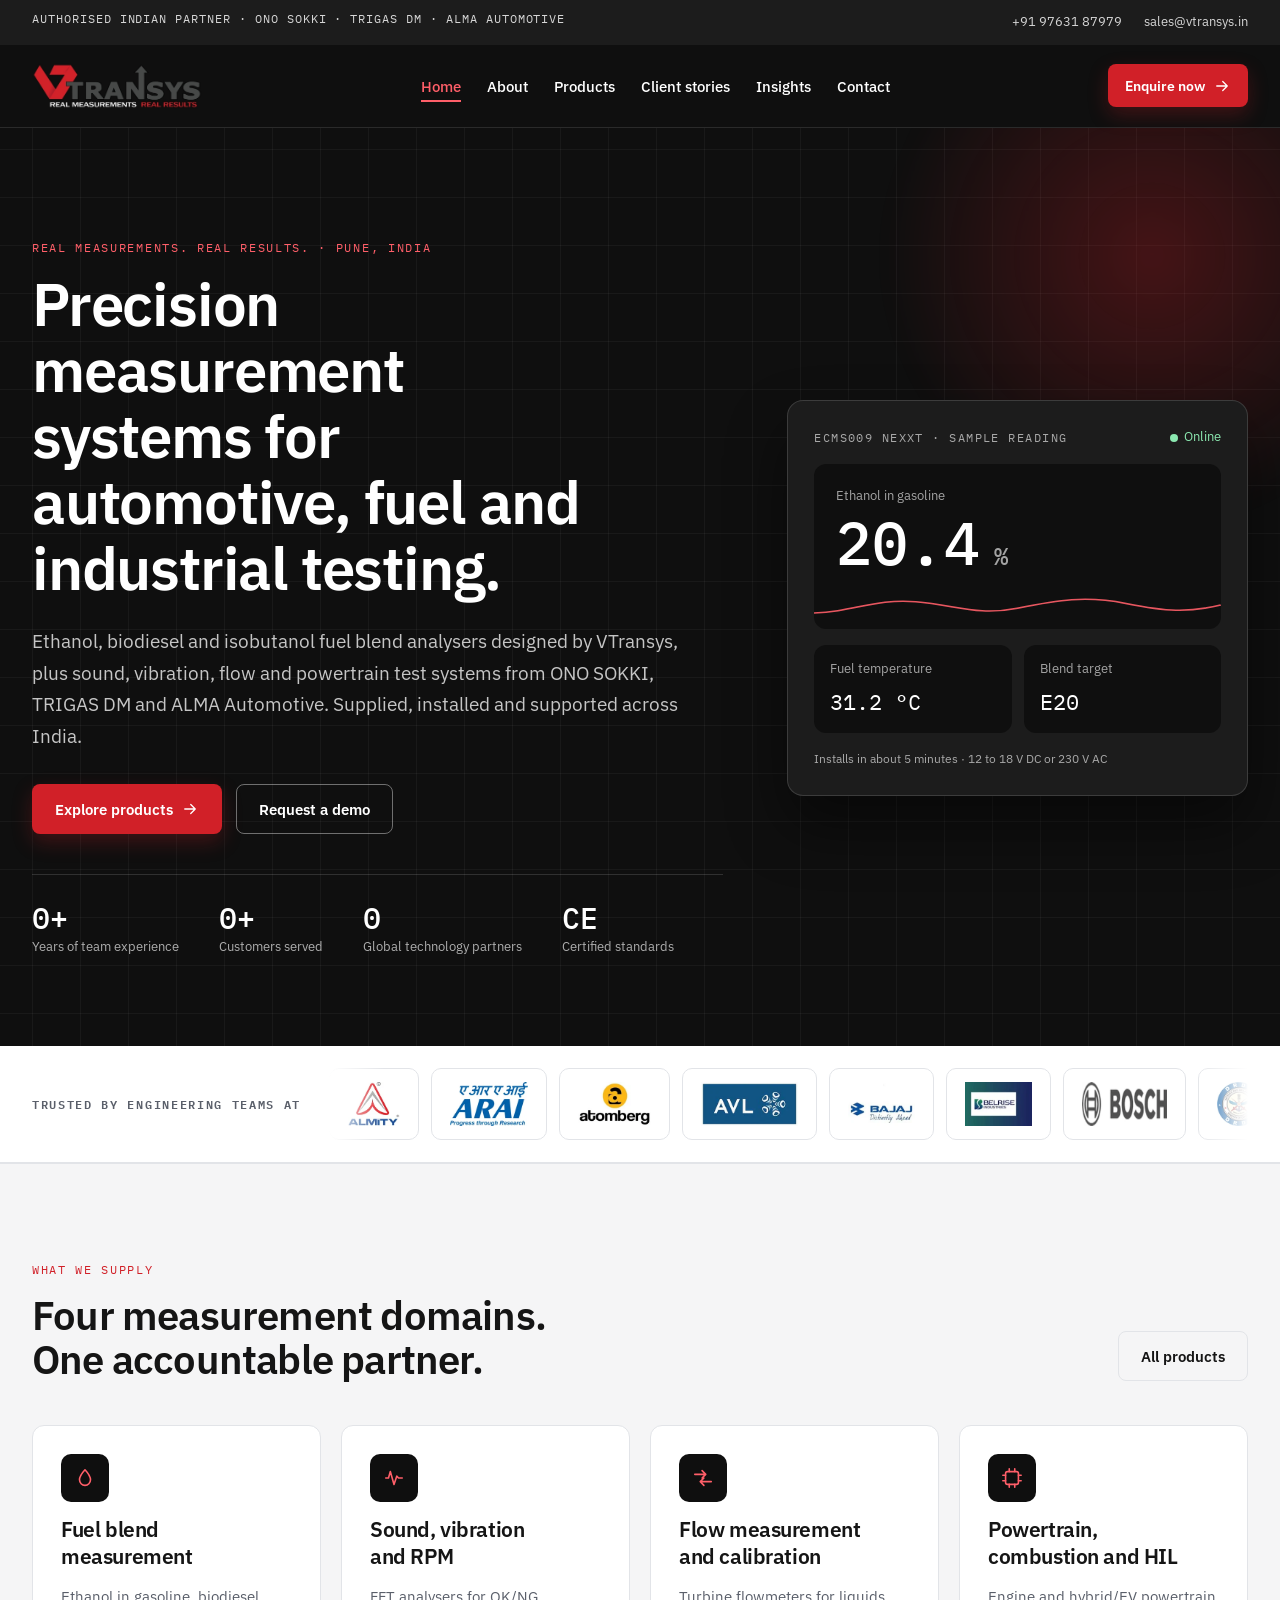
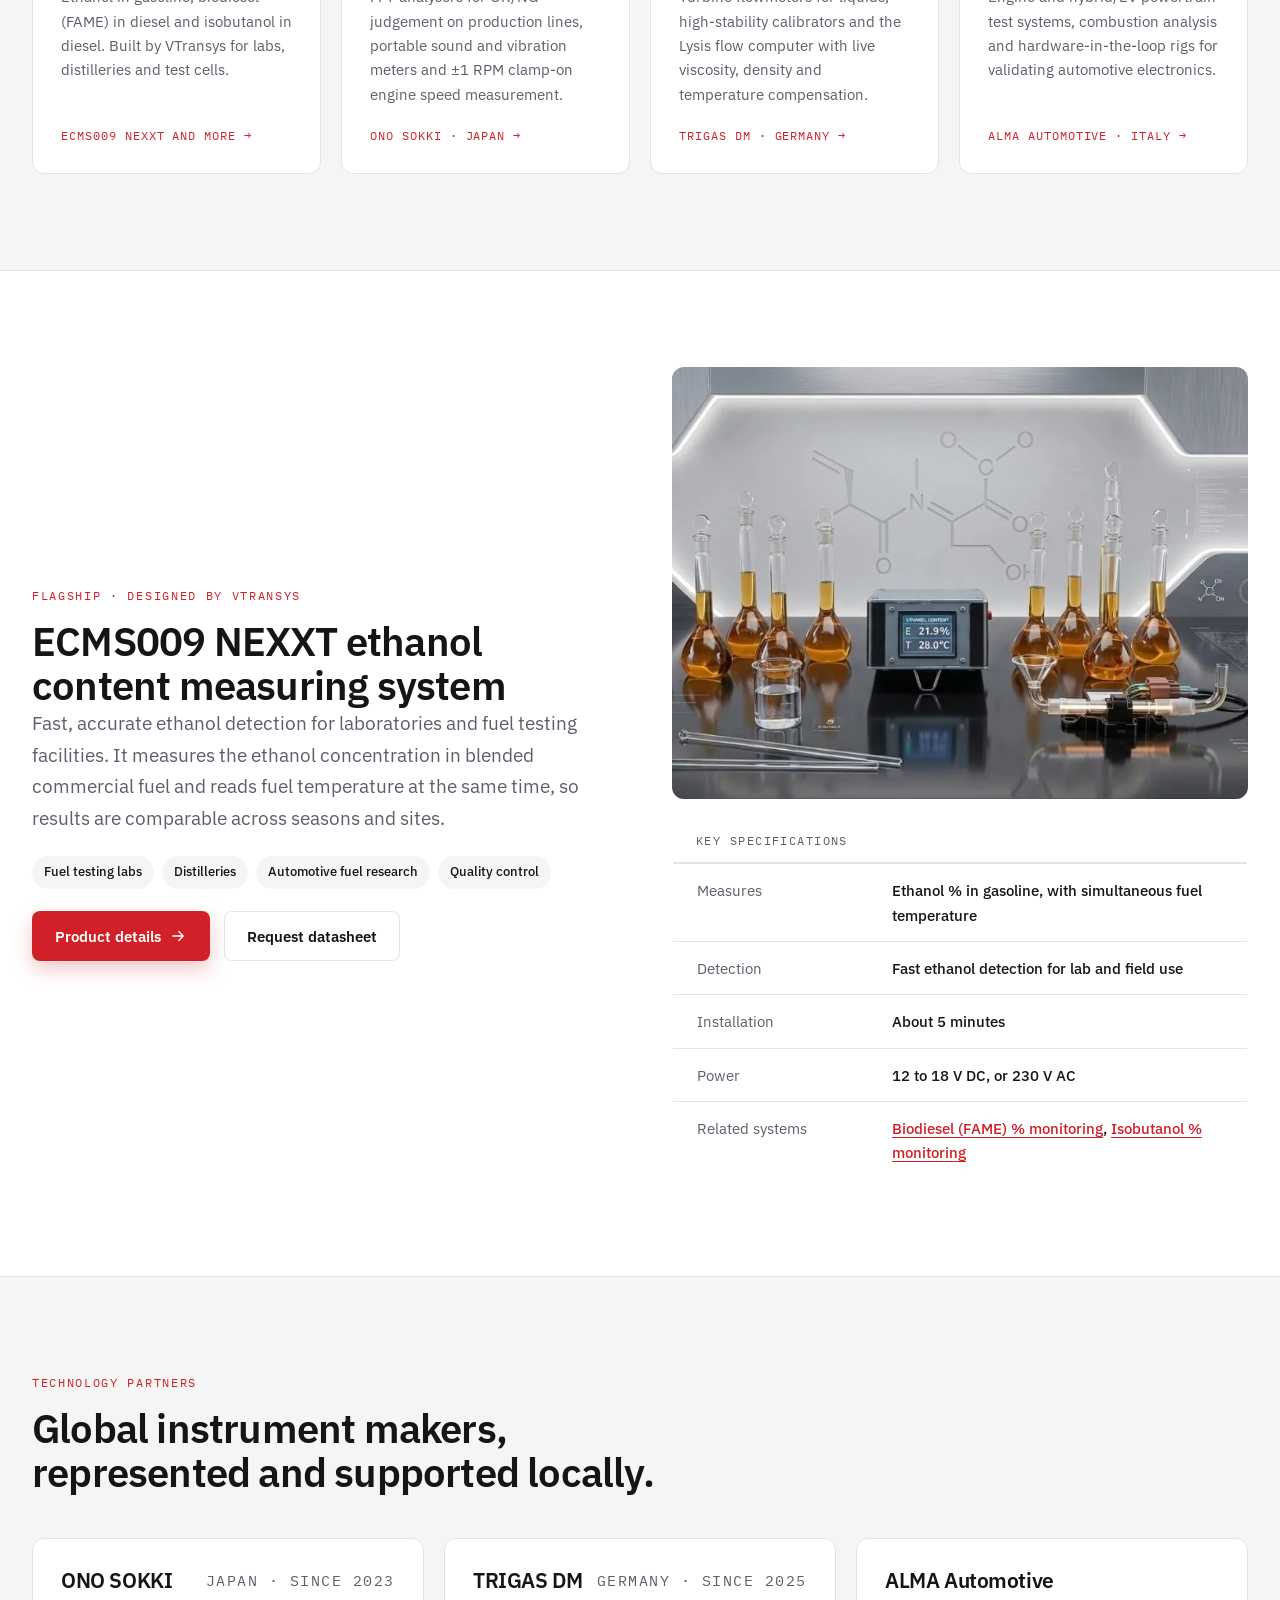
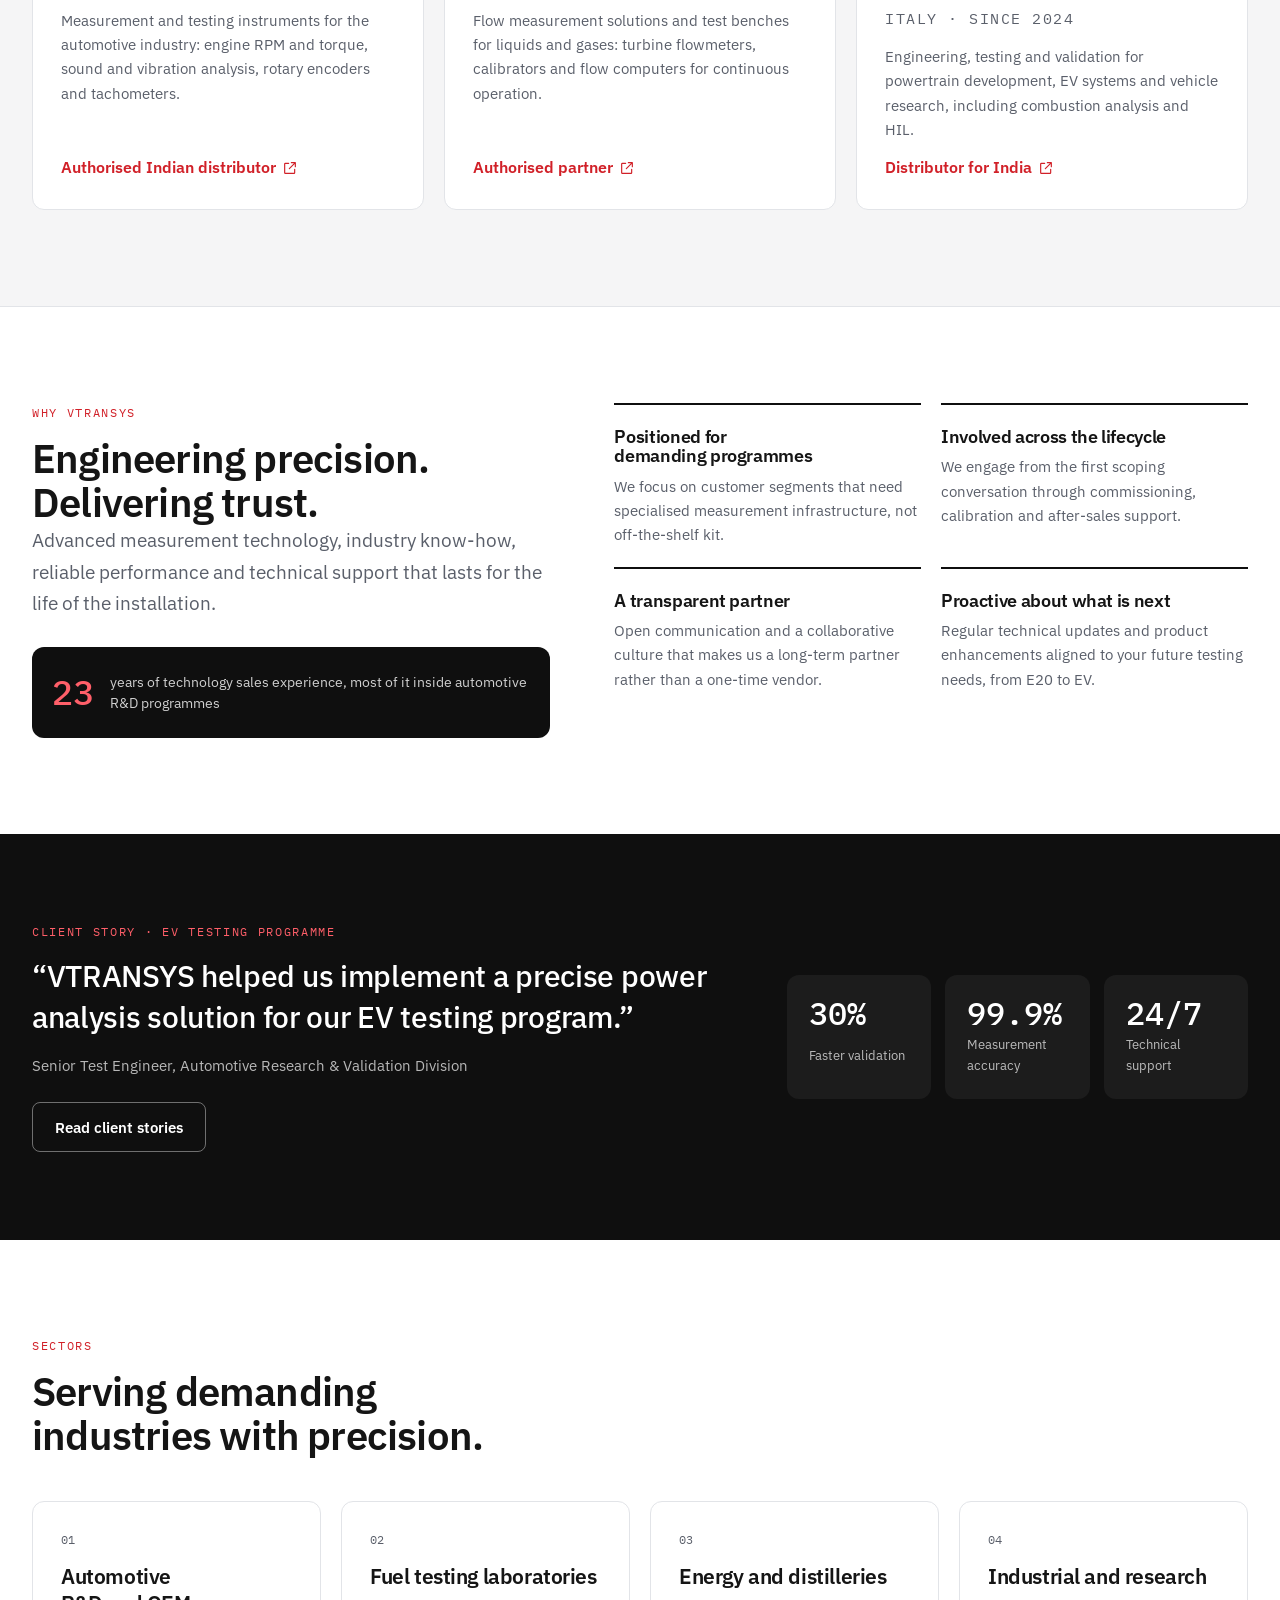
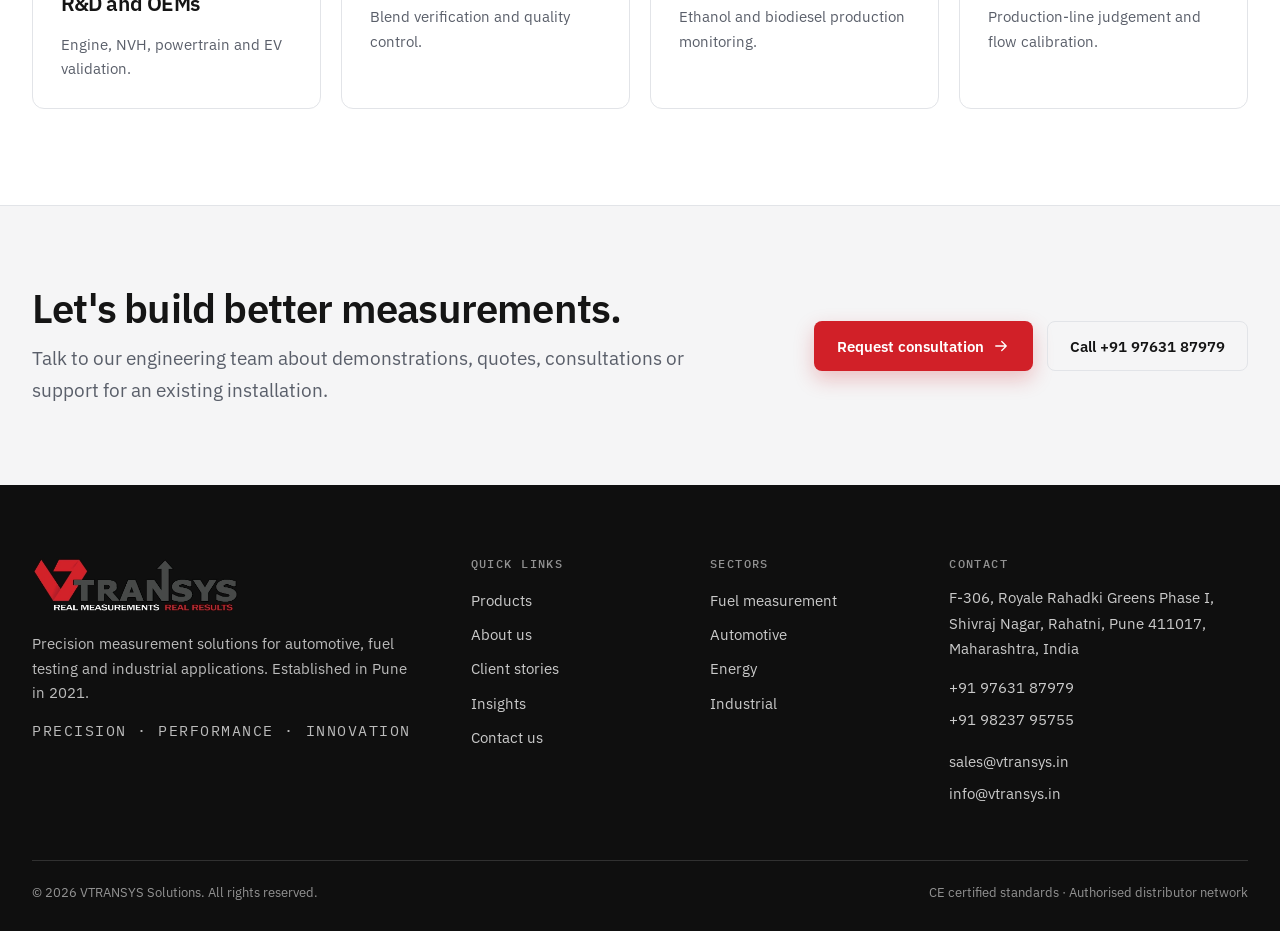
==== index.html @ af1cf6e5 "VTRANSYS Solutions website: client preview build (noindex staging) Static build of the redesigned vt" ====
<!DOCTYPE html>
<html lang="en-IN" class="no-js">
<head>
<meta charset="utf-8">
<meta name="viewport" content="width=device-width, initial-scale=1">
<title>VTRANSYS Solutions | Test &amp; Measurement Systems, Pune</title>
<meta name="description" content="VTransys designs ethanol, biodiesel and isobutanol blend analysers and is the authorised Indian partner for ONO SOKKI, TRIGAS DM and ALMA Automotive. Pune.">
<link rel="canonical" href="https://vtransys.in/">
<meta name="robots" content="noindex,nofollow">
<meta name="theme-color" content="#0f0f0f">
<meta name="color-scheme" content="light">
<meta property="og:type" content="website">
<meta property="og:site_name" content="VTRANSYS Solutions">
<meta property="og:locale" content="en_IN">
<meta property="og:title" content="VTRANSYS Solutions: precision measurement systems for automotive, fuel and industrial testing">
<meta property="og:description" content="VTransys designs ethanol, biodiesel and isobutanol blend analysers and is the authorised Indian partner for ONO SOKKI, TRIGAS DM and ALMA Automotive. Pune.">
<meta property="og:url" content="https://vtransys.in/">
<meta property="og:image" content="https://vtransys.in/img/og-cover.jpg">
<meta property="og:image:width" content="1200">
<meta property="og:image:height" content="630">
<meta property="og:image:alt" content="VTRANSYS Solutions: precision measurement systems, Pune, India">
<meta name="twitter:card" content="summary_large_image">
<meta name="twitter:title" content="VTRANSYS Solutions: precision measurement systems for automotive, fuel and industrial testing">
<meta name="twitter:description" content="VTransys designs ethanol, biodiesel and isobutanol blend analysers and is the authorised Indian partner for ONO SOKKI, TRIGAS DM and ALMA Automotive. Pune.">
<meta name="twitter:image" content="https://vtransys.in/img/og-cover.jpg">
<link rel="icon" href="favicon.ico" sizes="48x48">
<link rel="icon" href="img/favicon-32.png" type="image/png" sizes="32x32">
<link rel="apple-touch-icon" href="img/apple-touch-icon.png">
<link rel="manifest" href="site.webmanifest">
<link rel="preconnect" href="https://fonts.googleapis.com">
<link rel="preconnect" href="https://fonts.gstatic.com" crossorigin>
<link rel="stylesheet" href="https://fonts.googleapis.com/css2?family=IBM+Plex+Sans:wght@400;500;600;700&family=IBM+Plex+Mono:wght@400;500&display=swap">
<link rel="stylesheet" href="css/styles.css">
<!-- Google Search Console: <meta name="google-site-verification" content="PASTE_TOKEN"> -->
<script type="application/ld+json">{"@context": "https://schema.org", "@graph": [{"@type": "Organization", "@id": "https://vtransys.in/#organization", "name": "VTRANSYS Solutions", "alternateName": "VTransys", "url": "https://vtransys.in/", "logo": {"@type": "ImageObject", "url": "https://vtransys.in/img/logo.png", "width": 804, "height": 217}, "image": "https://vtransys.in/img/og-cover.jpg", "description": "VTRANSYS Solutions supplies and supports precision test and measurement systems in India: ethanol, biodiesel and isobutanol fuel blend analysers, plus instruments from ONO SOKKI, TRIGAS DM and ALMA Automotive.", "foundingDate": "2021", "slogan": "Real measurements. Real results.", "address": {"@type": "PostalAddress", "streetAddress": "F-306, Royale Rahadki Greens Phase I, Shivraj Nagar, Rahatni", "addressLocality": "Pune", "addressRegion": "Maharashtra", "postalCode": "411017", "addressCountry": "IN"}, "contactPoint": [{"@type": "ContactPoint", "telephone": "+919763187979", "contactType": "sales", "email": "sales@vtransys.in", "areaServed": "IN", "availableLanguage": ["en", "hi", "mr"]}, {"@type": "ContactPoint", "telephone": "+919823795755", "contactType": "technical support", "email": "info@vtransys.in", "areaServed": "IN"}], "areaServed": {"@type": "Country", "name": "India"}, "knowsAbout": ["ethanol content measurement", "fuel blend analysis", "sound and vibration measurement", "flow measurement", "powertrain testing", "hardware-in-the-loop testing"]}, {"@type": "WebSite", "@id": "https://vtransys.in/#website", "url": "https://vtransys.in/", "name": "VTRANSYS Solutions", "publisher": {"@id": "https://vtransys.in/#organization"}, "inLanguage": "en-IN"}]}</script>
</head>
<body class="page-home">
<a class="skip" href="#main">Skip to content</a>
<header class="site-header" data-header>
  <div class="topbar">
    <div class="container topbar__in">
      <p class="topbar__note mono">Authorised Indian partner · ONO SOKKI · TRIGAS DM · ALMA Automotive</p>
      <p class="topbar__contact"><a href="tel:+919763187979">+91 97631 87979</a><a href="mailto:sales@vtransys.in">sales@vtransys.in</a></p>
    </div>
  </div>
  <div class="container nav-row">
    <a class="brand" href="index.html" aria-label="VTRANSYS Solutions home">
      <img src="img/logo.webp" width="804" height="217" alt="VTRANSYS: real measurements, real results" fetchpriority="high">
    </a>
    <nav class="nav" id="site-nav" aria-label="Main">
      <ul><li><a href="index.html" aria-current="page">Home</a></li><li><a href="about.html">About</a></li><li><a href="products.html">Products</a></li><li><a href="client-stories.html">Client stories</a></li><li><a href="insights.html">Insights</a></li><li><a href="contact.html">Contact</a></li></ul>
      <a class="btn btn--primary nav__cta" href="contact.html">Enquire now <svg class="ic" width="18" height="18" viewBox="0 0 24 24" fill="none" stroke="currentColor" stroke-width="1.75" stroke-linecap="round" stroke-linejoin="round" aria-hidden="true"><path d="M5 12h14M13 6l6 6-6 6"/></svg></a>
    </nav>
    <a class="btn btn--primary btn--sm nav-row__cta" href="contact.html">Enquire now <svg class="ic" width="18" height="18" viewBox="0 0 24 24" fill="none" stroke="currentColor" stroke-width="1.75" stroke-linecap="round" stroke-linejoin="round" aria-hidden="true"><path d="M5 12h14M13 6l6 6-6 6"/></svg></a>
    <button class="nav-toggle" type="button" aria-expanded="false" aria-controls="site-nav" aria-label="Open menu" data-nav-toggle>
      <span class="nav-toggle__open"><svg class="ic" width="22" height="22" viewBox="0 0 24 24" fill="none" stroke="currentColor" stroke-width="1.75" stroke-linecap="round" stroke-linejoin="round" aria-hidden="true"><path d="M4 7h16M4 12h16M4 17h16"/></svg></span><span class="nav-toggle__close"><svg class="ic" width="22" height="22" viewBox="0 0 24 24" fill="none" stroke="currentColor" stroke-width="1.75" stroke-linecap="round" stroke-linejoin="round" aria-hidden="true"><path d="M6 6l12 12M18 6L6 18"/></svg></span>
    </button>
  </div>
</header>
<main id="main" tabindex="-1">
<section class="hero">
  <div class="container hero__grid">
    <div class="hero__copy">
      <p class="eyebrow mono eyebrow--light">Real measurements. Real results. · Pune, India</p>
      <h1 class="h1 hero__title">Precision measurement systems for automotive, fuel and industrial testing.</h1>
      <p class="lead hero__lead">Ethanol, biodiesel and isobutanol fuel blend analysers designed by VTransys, plus sound, vibration, flow and powertrain test systems from ONO SOKKI, TRIGAS DM and ALMA Automotive. Supplied, installed and supported across India.</p>
      <div class="btn-row hero__cta"><a class="btn btn--primary" href="products.html">Explore products <svg class="ic" width="18" height="18" viewBox="0 0 24 24" fill="none" stroke="currentColor" stroke-width="1.75" stroke-linecap="round" stroke-linejoin="round" aria-hidden="true"><path d="M5 12h14M13 6l6 6-6 6"/></svg></a><a class="btn btn--ghost-light" href="contact.html">Request a demo</a></div>
      <dl class="hero__stats">
        <div><dt>Years of team experience</dt><dd class="mono"><span data-count="23">0</span>+</dd></div>
        <div><dt>Customers served</dt><dd class="mono"><span data-count="70">0</span>+</dd></div>
        <div><dt>Global technology partners</dt><dd class="mono"><span data-count="3">0</span></dd></div>
        <div><dt>Certified standards</dt><dd class="mono">CE</dd></div>
      </dl>
    </div>
    <aside class="readout" aria-label="Sample reading from the ECMS009 NEXXT ethanol content measuring system">
      <div class="readout__bar"><span class="mono">ECMS009 NEXXT · Sample reading</span><span class="readout__status"><i></i>Online</span></div>
      <div class="readout__main"><span class="readout__label">Ethanol in gasoline</span><span class="readout__value mono"><span data-readout="ethanol">20.4</span><small> %</small></span>
        <svg class="readout__trace" viewBox="0 0 300 60" preserveAspectRatio="none" aria-hidden="true"><path d="M0 40 C 30 38, 45 22, 75 26 S 120 44, 150 34 S 200 18, 230 28 S 275 40, 300 30" fill="none" stroke="#FF5F69" stroke-width="2"/></svg></div>
      <div class="readout__cells">
        <div><span class="readout__label">Fuel temperature</span><span class="mono readout__cell"><span data-readout="temp">31.2</span> °C</span></div>
        <div><span class="readout__label">Blend target</span><span class="mono readout__cell">E20</span></div>
      </div>
      <p class="readout__foot">Installs in about 5 minutes · 12 to 18 V DC or 230 V AC</p>
    </aside>
  </div>
</section>

<section class="trust" aria-labelledby="trust-h">
  <div class="container trust__in">
    <h2 id="trust-h" class="eyebrow mono trust__h">Trusted by engineering teams at</h2>
    <section class="marquee" aria-label="Customers VTransys has served"><div class="marquee__track"><ul class="marquee__set"><li><img src="img/clients/almity.webp" width="141" height="120" alt="Almity logo" loading="lazy" decoding="async"></li><li><img src="img/clients/arai.webp" width="212" height="120" alt="ARAI (Automotive Research Association of India) logo" loading="lazy" decoding="async"></li><li><img src="img/clients/atomberg.webp" width="200" height="120" alt="Atomberg logo" loading="lazy" decoding="async"></li><li><img src="img/clients/avl.webp" width="266" height="120" alt="AVL logo" loading="lazy" decoding="async"></li><li><img src="img/clients/bajaj.webp" width="183" height="120" alt="Bajaj Auto logo" loading="lazy" decoding="async"></li><li><img src="img/clients/belrise.webp" width="181" height="120" alt="Belrise Industries logo" loading="lazy" decoding="async"></li><li><img src="img/clients/bosch.webp" width="233" height="120" alt="Bosch logo" loading="lazy" decoding="async"></li><li><img src="img/clients/drdo.webp" width="120" height="120" alt="DRDO (Defence Research and Development Organisation) logo" loading="lazy" decoding="async"></li><li><img src="img/clients/dynomerk.webp" width="320" height="106" alt="Dynomerk Controls logo" loading="lazy" decoding="async"></li><li><img src="img/clients/emerson-copeland.webp" width="219" height="120" alt="Emerson Copeland logo" loading="lazy" decoding="async"></li><li><img src="img/clients/enorise.webp" width="320" height="99" alt="Enorise logo" loading="lazy" decoding="async"></li><li><img src="img/clients/fca.webp" width="238" height="120" alt="FCA (Fiat Chrysler Automobiles) logo" loading="lazy" decoding="async"></li><li><img src="img/clients/fev.webp" width="299" height="120" alt="FEV logo" loading="lazy" decoding="async"></li><li><img src="img/clients/gensol.webp" width="250" height="120" alt="Gensol Engineering logo" loading="lazy" decoding="async"></li><li><img src="img/clients/godrej.webp" width="213" height="120" alt="Godrej &amp; Boyce logo" loading="lazy" decoding="async"></li><li><img src="img/clients/gr-industrial.webp" width="182" height="120" alt="GR Industrial Automation Systems logo" loading="lazy" decoding="async"></li><li><img src="img/clients/hero.webp" width="187" height="120" alt="Hero MotoCorp logo" loading="lazy" decoding="async"></li><li><img src="img/clients/hero-magneti-marelli.webp" width="265" height="120" alt="Hero Magneti Marelli logo" loading="lazy" decoding="async"></li><li><img src="img/clients/honda-msi.webp" width="261" height="120" alt="Honda Motorcycle &amp; Scooter India logo" loading="lazy" decoding="async"></li><li><img src="img/clients/honda-power.webp" width="320" height="92" alt="Honda Power Products logo" loading="lazy" decoding="async"></li><li><img src="img/clients/hpcl.webp" width="94" height="120" alt="Hindustan Petroleum (HPCL) logo" loading="lazy" decoding="async"></li><li><img src="img/clients/horiba.webp" width="320" height="55" alt="HORIBA logo" loading="lazy" decoding="async"></li><li><img src="img/clients/ifb.webp" width="259" height="120" alt="IFB Industries logo" loading="lazy" decoding="async"></li><li><img src="img/clients/jawa.webp" width="205" height="120" alt="Jawa Motorcycles logo" loading="lazy" decoding="async"></li><li><img src="img/clients/mahindra.webp" width="224" height="120" alt="Mahindra logo" loading="lazy" decoding="async"></li><li><img src="img/clients/mak.webp" width="156" height="120" alt="MAK logo" loading="lazy" decoding="async"></li><li><img src="img/clients/mg.webp" width="120" height="120" alt="MG Motor logo" loading="lazy" decoding="async"></li><li><img src="img/clients/nachi.webp" width="316" height="120" alt="NACHI logo" loading="lazy" decoding="async"></li><li><img src="img/clients/nm.webp" width="121" height="120" alt="NM logo" loading="lazy" decoding="async"></li><li><img src="img/clients/renault-nissan.webp" width="204" height="120" alt="Renault Nissan logo" loading="lazy" decoding="async"></li><li><img src="img/clients/sail.webp" width="168" height="120" alt="SAIL (Steel Authority of India) logo" loading="lazy" decoding="async"></li><li><img src="img/clients/shree-refrigerations.webp" width="294" height="120" alt="Shree Refrigerations logo" loading="lazy" decoding="async"></li><li><img src="img/clients/srm-university.webp" width="220" height="120" alt="SRM University logo" loading="lazy" decoding="async"></li><li><img src="img/clients/stellantis.webp" width="190" height="120" alt="Stellantis logo" loading="lazy" decoding="async"></li><li><img src="img/clients/success-mechatronics.webp" width="320" height="89" alt="Success Mechatronics &amp; Control logo" loading="lazy" decoding="async"></li><li><img src="img/clients/sud-chemie.webp" width="320" height="104" alt="Süd-Chemie logo" loading="lazy" decoding="async"></li><li><img src="img/clients/suzuki.webp" width="320" height="84" alt="Suzuki logo" loading="lazy" decoding="async"></li><li><img src="img/clients/tata.webp" width="120" height="120" alt="Tata logo" loading="lazy" decoding="async"></li><li><img src="img/clients/ultra.webp" width="110" height="120" alt="Ultra logo" loading="lazy" decoding="async"></li><li><img src="img/clients/yash-oro.webp" width="268" height="120" alt="Yash Oro logo" loading="lazy" decoding="async"></li></ul><ul class="marquee__set" aria-hidden="true"><li><img src="img/clients/almity.webp" width="141" height="120" alt="Almity logo" loading="lazy" decoding="async"></li><li><img src="img/clients/arai.webp" width="212" height="120" alt="ARAI (Automotive Research Association of India) logo" loading="lazy" decoding="async"></li><li><img src="img/clients/atomberg.webp" width="200" height="120" alt="Atomberg logo" loading="lazy" decoding="async"></li><li><img src="img/clients/avl.webp" width="266" height="120" alt="AVL logo" loading="lazy" decoding="async"></li><li><img src="img/clients/bajaj.webp" width="183" height="120" alt="Bajaj Auto logo" loading="lazy" decoding="async"></li><li><img src="img/clients/belrise.webp" width="181" height="120" alt="Belrise Industries logo" loading="lazy" decoding="async"></li><li><img src="img/clients/bosch.webp" width="233" height="120" alt="Bosch logo" loading="lazy" decoding="async"></li><li><img src="img/clients/drdo.webp" width="120" height="120" alt="DRDO (Defence Research and Development Organisation) logo" loading="lazy" decoding="async"></li><li><img src="img/clients/dynomerk.webp" width="320" height="106" alt="Dynomerk Controls logo" loading="lazy" decoding="async"></li><li><img src="img/clients/emerson-copeland.webp" width="219" height="120" alt="Emerson Copeland logo" loading="lazy" decoding="async"></li><li><img src="img/clients/enorise.webp" width="320" height="99" alt="Enorise logo" loading="lazy" decoding="async"></li><li><img src="img/clients/fca.webp" width="238" height="120" alt="FCA (Fiat Chrysler Automobiles) logo" loading="lazy" decoding="async"></li><li><img src="img/clients/fev.webp" width="299" height="120" alt="FEV logo" loading="lazy" decoding="async"></li><li><img src="img/clients/gensol.webp" width="250" height="120" alt="Gensol Engineering logo" loading="lazy" decoding="async"></li><li><img src="img/clients/godrej.webp" width="213" height="120" alt="Godrej &amp; Boyce logo" loading="lazy" decoding="async"></li><li><img src="img/clients/gr-industrial.webp" width="182" height="120" alt="GR Industrial Automation Systems logo" loading="lazy" decoding="async"></li><li><img src="img/clients/hero.webp" width="187" height="120" alt="Hero MotoCorp logo" loading="lazy" decoding="async"></li><li><img src="img/clients/hero-magneti-marelli.webp" width="265" height="120" alt="Hero Magneti Marelli logo" loading="lazy" decoding="async"></li><li><img src="img/clients/honda-msi.webp" width="261" height="120" alt="Honda Motorcycle &amp; Scooter India logo" loading="lazy" decoding="async"></li><li><img src="img/clients/honda-power.webp" width="320" height="92" alt="Honda Power Products logo" loading="lazy" decoding="async"></li><li><img src="img/clients/hpcl.webp" width="94" height="120" alt="Hindustan Petroleum (HPCL) logo" loading="lazy" decoding="async"></li><li><img src="img/clients/horiba.webp" width="320" height="55" alt="HORIBA logo" loading="lazy" decoding="async"></li><li><img src="img/clients/ifb.webp" width="259" height="120" alt="IFB Industries logo" loading="lazy" decoding="async"></li><li><img src="img/clients/jawa.webp" width="205" height="120" alt="Jawa Motorcycles logo" loading="lazy" decoding="async"></li><li><img src="img/clients/mahindra.webp" width="224" height="120" alt="Mahindra logo" loading="lazy" decoding="async"></li><li><img src="img/clients/mak.webp" width="156" height="120" alt="MAK logo" loading="lazy" decoding="async"></li><li><img src="img/clients/mg.webp" width="120" height="120" alt="MG Motor logo" loading="lazy" decoding="async"></li><li><img src="img/clients/nachi.webp" width="316" height="120" alt="NACHI logo" loading="lazy" decoding="async"></li><li><img src="img/clients/nm.webp" width="121" height="120" alt="NM logo" loading="lazy" decoding="async"></li><li><img src="img/clients/renault-nissan.webp" width="204" height="120" alt="Renault Nissan logo" loading="lazy" decoding="async"></li><li><img src="img/clients/sail.webp" width="168" height="120" alt="SAIL (Steel Authority of India) logo" loading="lazy" decoding="async"></li><li><img src="img/clients/shree-refrigerations.webp" width="294" height="120" alt="Shree Refrigerations logo" loading="lazy" decoding="async"></li><li><img src="img/clients/srm-university.webp" width="220" height="120" alt="SRM University logo" loading="lazy" decoding="async"></li><li><img src="img/clients/stellantis.webp" width="190" height="120" alt="Stellantis logo" loading="lazy" decoding="async"></li><li><img src="img/clients/success-mechatronics.webp" width="320" height="89" alt="Success Mechatronics &amp; Control logo" loading="lazy" decoding="async"></li><li><img src="img/clients/sud-chemie.webp" width="320" height="104" alt="Süd-Chemie logo" loading="lazy" decoding="async"></li><li><img src="img/clients/suzuki.webp" width="320" height="84" alt="Suzuki logo" loading="lazy" decoding="async"></li><li><img src="img/clients/tata.webp" width="120" height="120" alt="Tata logo" loading="lazy" decoding="async"></li><li><img src="img/clients/ultra.webp" width="110" height="120" alt="Ultra logo" loading="lazy" decoding="async"></li><li><img src="img/clients/yash-oro.webp" width="268" height="120" alt="Yash Oro logo" loading="lazy" decoding="async"></li></ul></div></section>
  </div>
</section>

<section class="section section--alt" aria-labelledby="supply-h">
  <div class="container">
    <div class="section__head" data-reveal>
      <div><p class="eyebrow mono">What we supply</p><h2 id="supply-h" class="h2">Four measurement domains. One accountable partner.</h2></div>
      <a class="btn btn--ghost" href="products.html">All products</a>
    </div>
    <div class="grid grid--4" data-reveal data-stagger>
      <a class="card card--link" href="products.html#fuel-testing"><span class="card__icon"><svg class="ic" width="22" height="22" viewBox="0 0 24 24" fill="none" stroke="currentColor" stroke-width="1.75" stroke-linecap="round" stroke-linejoin="round" aria-hidden="true"><path d="M12 3s6 6.5 6 11a6 6 0 0 1-12 0c0-4.5 6-11 6-11z"/></svg></span><h3 class="h3">Fuel blend measurement</h3><p>Ethanol in gasoline, biodiesel (FAME) in diesel and isobutanol in diesel. Built by VTransys for labs, distilleries and test cells.</p><span class="mono card__cta">ECMS009 NEXXT and more →</span></a>
      <a class="card card--link" href="products.html#ono-sokki"><span class="card__icon"><svg class="ic" width="22" height="22" viewBox="0 0 24 24" fill="none" stroke="currentColor" stroke-width="1.75" stroke-linecap="round" stroke-linejoin="round" aria-hidden="true"><path d="M3 12h3l2-7 4 14 3-9 2 2h4"/></svg></span><h3 class="h3">Sound, vibration and RPM</h3><p>FFT analysers for OK/NG judgement on production lines, portable sound and vibration meters and ±1 RPM clamp-on engine speed measurement.</p><span class="mono card__cta">ONO SOKKI · Japan →</span></a>
      <a class="card card--link" href="products.html#trigas-dm"><span class="card__icon"><svg class="ic" width="22" height="22" viewBox="0 0 24 24" fill="none" stroke="currentColor" stroke-width="1.75" stroke-linecap="round" stroke-linejoin="round" aria-hidden="true"><path d="M3 8h12M11 4l4 4-4 4M21 16H9M13 12l-4 4 4 4"/></svg></span><h3 class="h3">Flow measurement and calibration</h3><p>Turbine flowmeters for liquids, high-stability calibrators and the Lysis flow computer with live viscosity, density and temperature compensation.</p><span class="mono card__cta">TRIGAS DM · Germany →</span></a>
      <a class="card card--link" href="products.html#alma-automotive"><span class="card__icon"><svg class="ic" width="22" height="22" viewBox="0 0 24 24" fill="none" stroke="currentColor" stroke-width="1.75" stroke-linecap="round" stroke-linejoin="round" aria-hidden="true"><rect x="5" y="5" width="14" height="14" rx="2"/><path d="M9 2v3M15 2v3M9 19v3M15 19v3M2 9h3M2 15h3M19 9h3M19 15h3"/></svg></span><h3 class="h3">Powertrain, combustion and HIL</h3><p>Engine and hybrid/EV powertrain test systems, combustion analysis and hardware-in-the-loop rigs for validating automotive electronics.</p><span class="mono card__cta">ALMA Automotive · Italy →</span></a>
    </div>
  </div>
</section>

<section class="section" aria-labelledby="flag-h">
  <div class="container split">
    <div class="split__copy" data-reveal>
      <p class="eyebrow mono">Flagship · designed by VTransys</p>
      <h2 id="flag-h" class="h2">ECMS009 NEXXT ethanol content measuring system</h2>
      <p class="lead">Fast, accurate ethanol detection for laboratories and fuel testing facilities. It measures the ethanol concentration in blended commercial fuel and reads fuel temperature at the same time, so results are comparable across seasons and sites.</p>
      <ul class="chips"><li>Fuel testing labs</li><li>Distilleries</li><li>Automotive fuel research</li><li>Quality control</li></ul>
      <div class="btn-row"><a class="btn btn--primary" href="products/ecms009-nexxt-ethanol-content-measuring-system.html">Product details <svg class="ic" width="18" height="18" viewBox="0 0 24 24" fill="none" stroke="currentColor" stroke-width="1.75" stroke-linecap="round" stroke-linejoin="round" aria-hidden="true"><path d="M5 12h14M13 6l6 6-6 6"/></svg></a><a class="btn btn--ghost" href="contact.html">Request datasheet</a></div>
    </div>
    <div class="split__media" data-reveal>
      <figure class="media"><img src="img/products/ecms009.webp" width="734" height="601" alt="ECMS009 NEXXT ethanol content measuring system on a bench with fuel samples" loading="lazy" decoding="async"></figure>
      <table class="spec"><caption class="mono">Key specifications</caption><tbody>
        <tr><th scope="row">Measures</th><td>Ethanol % in gasoline, with simultaneous fuel temperature</td></tr>
        <tr><th scope="row">Detection</th><td>Fast ethanol detection for lab and field use</td></tr>
        <tr><th scope="row">Installation</th><td>About 5 minutes</td></tr>
        <tr><th scope="row">Power</th><td>12 to 18 V DC, or 230 V AC</td></tr>
        <tr><th scope="row">Related systems</th><td><a href="products/biodiesel-blend-monitoring-system.html">Biodiesel (FAME) % monitoring</a>, <a href="products/isobutanol-blend-monitoring-system.html">Isobutanol % monitoring</a></td></tr>
      </tbody></table>
    </div>
  </div>
</section>

<section class="section section--alt" aria-labelledby="partners-h">
  <div class="container">
    <div class="section__head" data-reveal><div><p class="eyebrow mono">Technology partners</p><h2 id="partners-h" class="h2">Global instrument makers, represented and supported locally.</h2></div></div>
    <div class="grid grid--3">
      <article class="card card--partner" data-reveal>
  <header class="card__head"><h3 class="h3">ONO SOKKI</h3><p class="mono card__meta">Japan · since 2023</p></header>
  <p>Measurement and testing instruments for the automotive industry: engine RPM and torque, sound and vibration analysis, rotary encoders and tachometers.</p>
  <a class="link" href="https://www.onosokki.co.jp/English/english.htm" rel="noopener">Authorised Indian distributor <svg class="ic" width="16" height="16" viewBox="0 0 24 24" fill="none" stroke="currentColor" stroke-width="1.75" stroke-linecap="round" stroke-linejoin="round" aria-hidden="true"><path d="M14 4h6v6M20 4l-9 9M19 14v5a1 1 0 0 1-1 1H5a1 1 0 0 1-1-1V6a1 1 0 0 1 1-1h5"/></svg></a>
</article>
      <article class="card card--partner" data-reveal>
  <header class="card__head"><h3 class="h3">TRIGAS DM</h3><p class="mono card__meta">Germany · since 2025</p></header>
  <p>Flow measurement solutions and test benches for liquids and gases: turbine flowmeters, calibrators and flow computers for continuous operation.</p>
  <a class="link" href="https://trigasdm.com/en/products/" rel="noopener">Authorised partner <svg class="ic" width="16" height="16" viewBox="0 0 24 24" fill="none" stroke="currentColor" stroke-width="1.75" stroke-linecap="round" stroke-linejoin="round" aria-hidden="true"><path d="M14 4h6v6M20 4l-9 9M19 14v5a1 1 0 0 1-1 1H5a1 1 0 0 1-1-1V6a1 1 0 0 1 1-1h5"/></svg></a>
</article>
      <article class="card card--partner" data-reveal>
  <header class="card__head"><h3 class="h3">ALMA Automotive</h3><p class="mono card__meta">Italy · since 2024</p></header>
  <p>Engineering, testing and validation for powertrain development, EV systems and vehicle research, including combustion analysis and HIL.</p>
  <a class="link" href="https://alma-automotive.it/" rel="noopener">Distributor for India <svg class="ic" width="16" height="16" viewBox="0 0 24 24" fill="none" stroke="currentColor" stroke-width="1.75" stroke-linecap="round" stroke-linejoin="round" aria-hidden="true"><path d="M14 4h6v6M20 4l-9 9M19 14v5a1 1 0 0 1-1 1H5a1 1 0 0 1-1-1V6a1 1 0 0 1 1-1h5"/></svg></a>
</article>
    </div>
  </div>
</section>

<section class="section" aria-labelledby="why-h">
  <div class="container split split--why">
    <div data-reveal>
      <p class="eyebrow mono">Why VTransys</p>
      <h2 id="why-h" class="h2">Engineering precision. Delivering trust.</h2>
      <p class="lead">Advanced measurement technology, industry know-how, reliable performance and technical support that lasts for the life of the installation.</p>
      <p class="callout"><span class="mono callout__num">23</span><span>years of technology sales experience, most of it inside automotive R&amp;D programmes</span></p>
    </div>
    <ul class="pillars" data-reveal data-stagger>
      <li><h3>Positioned for demanding programmes</h3><p>We focus on customer segments that need specialised measurement infrastructure, not off-the-shelf kit.</p></li>
      <li><h3>Involved across the lifecycle</h3><p>We engage from the first scoping conversation through commissioning, calibration and after-sales support.</p></li>
      <li><h3>A transparent partner</h3><p>Open communication and a collaborative culture that makes us a long-term partner rather than a one-time vendor.</p></li>
      <li><h3>Proactive about what is next</h3><p>Regular technical updates and product enhancements aligned to your future testing needs, from E20 to EV.</p></li>
    </ul>
  </div>
</section>

<section class="story" aria-labelledby="story-h">
  <div class="container story__in">
    <div data-reveal>
      <p class="eyebrow mono eyebrow--light">Client story · EV testing programme</p>
      <h2 id="story-h" class="visually-hidden">Featured client story</h2>
      <blockquote class="quote"><p>“VTRANSYS helped us implement a precise power analysis solution for our EV testing program.”</p><footer>Senior Test Engineer, Automotive Research &amp; Validation Division</footer></blockquote>
      <a class="btn btn--ghost-light" href="client-stories.html">Read client stories</a>
    </div>
    <dl class="tiles" data-reveal data-stagger>
      <div><dd class="mono"><span data-count="30">0</span>%</dd><dt>Faster validation</dt></div>
      <div><dd class="mono">99.9%</dd><dt>Measurement accuracy</dt></div>
      <div><dd class="mono">24/7</dd><dt>Technical support</dt></div>
    </dl>
  </div>
</section>

<section class="section" aria-labelledby="sectors-h">
  <div class="container">
    <div class="section__head" data-reveal><div><p class="eyebrow mono">Sectors</p><h2 id="sectors-h" class="h2">Serving demanding industries with precision.</h2></div></div>
    <ol class="grid grid--4 sectors" data-reveal data-stagger>
      <li class="card"><span class="mono">01</span><h3 class="h3">Automotive R&amp;D and OEMs</h3><p>Engine, NVH, powertrain and EV validation.</p></li>
      <li class="card"><span class="mono">02</span><h3 class="h3">Fuel testing laboratories</h3><p>Blend verification and quality control.</p></li>
      <li class="card"><span class="mono">03</span><h3 class="h3">Energy and distilleries</h3><p>Ethanol and biodiesel production monitoring.</p></li>
      <li class="card"><span class="mono">04</span><h3 class="h3">Industrial and research</h3><p>Production-line judgement and flow calibration.</p></li>
    </ol>
  </div>
</section>

<section class="cta" data-reveal>
  <div class="container cta__in">
    <div><h2 class="h2">Let's build better measurements.</h2><p class="lead">Talk to our engineering team about demonstrations, quotes, consultations or support for an existing installation.</p></div>
    <div class="btn-row"><a class="btn btn--primary" href="contact.html">Request consultation <svg class="ic" width="18" height="18" viewBox="0 0 24 24" fill="none" stroke="currentColor" stroke-width="1.75" stroke-linecap="round" stroke-linejoin="round" aria-hidden="true"><path d="M5 12h14M13 6l6 6-6 6"/></svg></a><a class="btn btn--ghost" href="tel:+919763187979">Call +91 97631 87979</a></div>
  </div>
</section>
</main>
<footer class="site-footer">
  <div class="container footer__grid">
    <div class="footer__brand">
      <img src="img/logo.webp" width="804" height="217" alt="VTRANSYS Solutions" loading="lazy" decoding="async">
      <p>Precision measurement solutions for automotive, fuel testing and industrial applications. Established in Pune in 2021.</p>
      <p class="mono footer__tag">Precision · Performance · Innovation</p>
    </div>
    <nav class="footer__col" aria-label="Footer">
      <h2 class="footer__h mono">Quick links</h2>
      <ul><li><a href="products.html">Products</a></li><li><a href="about.html">About us</a></li><li><a href="client-stories.html">Client stories</a></li><li><a href="insights.html">Insights</a></li><li><a href="contact.html">Contact us</a></li></ul>
    </nav>
    <nav class="footer__col" aria-label="Sectors">
      <h2 class="footer__h mono">Sectors</h2>
      <ul><li><a href="products.html#fuel-testing">Fuel measurement</a></li><li><a href="products.html#ono-sokki">Automotive</a></li><li><a href="products.html#trigas-dm">Energy</a></li><li><a href="products.html#alma-automotive">Industrial</a></li></ul>
    </nav>
    <div class="footer__col footer__contact">
      <h2 class="footer__h mono">Contact</h2>
      <address><p>F-306, Royale Rahadki Greens Phase I, Shivraj Nagar, Rahatni, Pune 411017, Maharashtra, India</p>
      <p><a href="tel:+919763187979">+91 97631 87979</a><br><a href="tel:+919823795755">+91 98237 95755</a></p>
      <p><a href="mailto:sales@vtransys.in">sales@vtransys.in</a><br><a href="mailto:info@vtransys.in">info@vtransys.in</a></p></address>
    </div>
  </div>
  <div class="container footer__bottom">
    <p>© <span data-year>2026</span> VTRANSYS Solutions. All rights reserved.</p>
    <p>CE certified standards · Authorised distributor network</p>
  </div>
  <a class="to-top" href="#main" aria-label="Back to top" data-to-top><svg class="ic" width="20" height="20" viewBox="0 0 24 24" fill="none" stroke="currentColor" stroke-width="1.75" stroke-linecap="round" stroke-linejoin="round" aria-hidden="true"><path d="M12 19V5M5 12l7-7 7 7"/></svg></a>
</footer>
<script src="js/main.js" defer></script>
</body>
</html>
---- css/styles.css ----
/* VTRANSYS Solutions · site styles
   Tokens → base → layout → components → motion → utilities.
   Motion is opt-in by class and fully disabled under prefers-reduced-motion. */

:root {
  --ink: #0f0f0f;
  --ink-2: #1c1c1c;
  --ink-3: #2a2a2a;
  --paper: #ffffff;
  --mist: #f5f5f6;
  --line: #e2e4e8;
  --text: #151515;
  --muted: #5a5f6a;
  --red: #d12028;
  --red-dark: #a8151f;
  --red-light: #ff5f69;
  --ok: #8be8b0;
  --font: "IBM Plex Sans", system-ui, -apple-system, "Segoe UI", Roboto, sans-serif;
  --mono: "IBM Plex Mono", ui-monospace, SFMono-Regular, Menlo, monospace;
  --r: 12px;
  --r-sm: 8px;
  --shadow: 0 20px 50px rgba(15, 15, 15, .12);
  --ease: cubic-bezier(.22, 1, .36, 1);
  --dur: .6s;
  --container: 1280px;
  --gutter: clamp(20px, 4vw, 32px);
}

/* ---------- Base ---------- */
*, *::before, *::after { box-sizing: border-box; }
html { scroll-behavior: smooth; -webkit-text-size-adjust: 100%; }
body {
  margin: 0; font-family: var(--font); color: var(--text); background: var(--paper);
  line-height: 1.6; -webkit-font-smoothing: antialiased; text-rendering: optimizeLegibility;
}
img, svg { display: block; max-width: 100%; height: auto; }
a { color: var(--red); text-decoration-thickness: 1px; text-underline-offset: 3px; }
a:hover { color: var(--red-dark); }
:focus-visible { outline: 3px solid var(--red); outline-offset: 3px; border-radius: 4px; }
h1, h2, h3, h4 { margin: 0; font-weight: 600; letter-spacing: -.02em; line-height: 1.1; text-wrap: balance; }
p { margin: 0; }
ul, ol { margin: 0; padding: 0; }
li { list-style: none; }
address { font-style: normal; }
button { font: inherit; }
table { border-collapse: collapse; width: 100%; }
.mono { font-family: var(--mono); }
.h1 { font-size: clamp(2.25rem, 1.4rem + 3.4vw, 3.75rem); }
.h2 { font-size: clamp(1.75rem, 1.2rem + 2vw, 2.5rem); }
.h3 { font-size: clamp(1.125rem, 1rem + .5vw, 1.3rem); line-height: 1.3; }
.lead { font-size: clamp(1.05rem, 1rem + .35vw, 1.2rem); line-height: 1.65; color: var(--muted); max-width: 62ch; }
.section--dark .lead, .hero .lead, .story .lead, .cta--dark .lead { color: rgba(255, 255, 255, .76); }
.small { font-size: .875rem; color: var(--muted); }
.accent { color: var(--red); font-weight: 600; }
.eyebrow { font-size: .75rem; letter-spacing: .14em; text-transform: uppercase; color: var(--red); margin-bottom: 14px; }
.eyebrow--light { color: var(--red-light); }
.visually-hidden { position: absolute !important; width: 1px; height: 1px; margin: -1px; padding: 0; overflow: hidden; clip: rect(0 0 0 0); white-space: nowrap; border: 0; }
.skip { position: absolute; left: 16px; top: -60px; z-index: 100; background: var(--red); color: #fff; padding: 10px 16px; border-radius: var(--r-sm); font-weight: 600; }
.skip:focus { top: 16px; }
[id] { scroll-margin-top: 96px; }
.container { width: min(var(--container), 100% - 2 * var(--gutter)); margin-inline: auto; }
.narrow { max-width: 820px; }
.mt { margin-top: 28px; }

/* ---------- Header ---------- */
.site-header { position: sticky; top: 0; z-index: 50; background: var(--ink); color: #fff; border-bottom: 1px solid var(--ink-3); transition: box-shadow .3s; }
.site-header.is-scrolled { box-shadow: 0 10px 30px rgba(0, 0, 0, .35); }
.topbar { background: var(--ink-2); font-size: .8125rem; color: rgba(255, 255, 255, .82); overflow: hidden; max-height: 48px; transition: max-height .35s var(--ease), opacity .3s; }
.site-header.is-scrolled .topbar { max-height: 0; opacity: 0; }
.topbar__in { display: flex; justify-content: space-between; gap: 16px; padding: 9px 0; flex-wrap: wrap; }
.topbar__note { letter-spacing: .08em; font-size: .75rem; text-transform: uppercase; }
.topbar__contact { display: flex; gap: 22px; }
.topbar a { color: inherit; text-decoration: none; display: inline-block; padding: 3px 0; }
.topbar a:hover { color: #fff; }
.nav-row { display: flex; align-items: center; justify-content: space-between; gap: 20px; min-height: 82px; transition: min-height .3s var(--ease); }
.site-header.is-scrolled .nav-row { min-height: 68px; }
.brand img { height: 46px; width: auto; transition: height .3s var(--ease); }
.site-header.is-scrolled .brand img { height: 40px; }
.nav ul { display: flex; gap: 2px; }
.nav a:not(.btn) { position: relative; display: inline-block; padding: 10px 12px; color: #fff; text-decoration: none; font-weight: 500; font-size: .95rem; border-radius: 6px; }
.nav a:not(.btn)::after { content: ""; position: absolute; left: 12px; right: 12px; bottom: 6px; height: 2px; background: var(--red-light); transform: scaleX(0); transform-origin: right; transition: transform .3s var(--ease); }
.nav a:not(.btn):hover::after, .nav a[aria-current="page"]::after { transform: scaleX(1); transform-origin: left; }
.nav a[aria-current="page"] { color: var(--red-light); }
.nav .nav__cta { display: none; }
.nav-toggle { display: none; width: 44px; height: 44px; border: 1.5px solid rgba(255, 255, 255, .3); border-radius: var(--r-sm); background: transparent; color: #fff; align-items: center; justify-content: center; cursor: pointer; }
.nav-toggle__close { display: none; }
.nav-toggle[aria-expanded="true"] .nav-toggle__open { display: none; }
.nav-toggle[aria-expanded="true"] .nav-toggle__close { display: block; }

/* ---------- Buttons ---------- */
.btn { display: inline-flex; align-items: center; justify-content: center; gap: 8px; min-height: 48px; padding: 12px 22px; border-radius: var(--r-sm); border: 1.5px solid transparent; font-weight: 600; font-size: .95rem; text-decoration: none; cursor: pointer; transition: transform .25s var(--ease), background .25s, border-color .25s, color .25s, box-shadow .25s; }
.btn .ic { transition: transform .3s var(--ease); }
.btn:hover .ic { transform: translateX(4px); }
.btn:active { transform: translateY(1px); }
.btn--primary { background: var(--red); color: #fff; box-shadow: 0 8px 20px rgba(209, 32, 40, .25); }
.btn--primary:hover { background: var(--red-dark); color: #fff; box-shadow: 0 10px 26px rgba(209, 32, 40, .35); transform: translateY(-1px); }
.btn--ghost { border-color: var(--line); color: var(--text); background: transparent; }
.btn--ghost:hover { border-color: var(--text); color: var(--text); }
.btn--ghost-light { border-color: rgba(255, 255, 255, .4); color: #fff; }
.btn--ghost-light:hover { border-color: #fff; color: #fff; }
.btn--sm { min-height: 42px; padding: 9px 16px; font-size: .9rem; }
.btn-row { display: flex; gap: 14px; flex-wrap: wrap; }
.link { display: inline-flex; align-items: center; gap: 6px; font-weight: 600; text-decoration: none; }
.link .ic { transition: transform .3s var(--ease); }
.link:hover .ic { transform: translate(2px, -2px); }

/* ---------- Hero ---------- */
.hero { position: relative; background: var(--ink); color: #fff; overflow: hidden; isolation: isolate; }
.hero::before { content: ""; position: absolute; inset: -50%; z-index: -1;
  background-image: linear-gradient(rgba(255, 255, 255, .045) 1px, transparent 1px), linear-gradient(90deg, rgba(255, 255, 255, .045) 1px, transparent 1px);
  background-size: 48px 48px; animation: grid-drift 40s linear infinite; }
.hero::after { content: ""; position: absolute; z-index: -1; width: 60vw; height: 60vw; max-width: 900px; max-height: 900px; right: -20vw; top: -20vw; border-radius: 50%;
  background: radial-gradient(closest-side, rgba(209, 32, 40, .28), transparent 70%); filter: blur(10px); animation: glow 9s ease-in-out infinite alternate; }
.hero__grid { display: grid; grid-template-columns: minmax(0, 1.2fr) minmax(0, .8fr); gap: clamp(32px, 5vw, 72px); align-items: center; padding: clamp(64px, 9vw, 110px) 0 clamp(56px, 7vw, 88px); }
.hero__copy > * { animation: rise .9s var(--ease) both; }
.hero__copy > :nth-child(1) { animation-delay: .05s; }
.hero__copy > :nth-child(2) { animation-delay: .15s; }
.hero__copy > :nth-child(3) { animation-delay: .3s; }
.hero__copy > :nth-child(4) { animation-delay: .45s; }
.hero__copy > :nth-child(5) { animation-delay: .6s; }
.hero__title { max-width: 16ch; }
.hero__lead { margin-top: 24px; }
.hero__cta { margin-top: 32px; }
.hero__stats { display: flex; gap: 40px; flex-wrap: wrap; margin: 40px 0 0; padding-top: 28px; border-top: 1px solid rgba(255, 255, 255, .14); }
.hero__stats div { display: flex; flex-direction: column-reverse; gap: 4px; }
.hero__stats dd { margin: 0; font-size: 1.9rem; font-weight: 500; line-height: 1; }
.hero__stats dt { font-size: .8125rem; color: rgba(255, 255, 255, .66); }

/* Readout card */
.readout { background: var(--ink-2); border: 1px solid rgba(255, 255, 255, .14); border-radius: 16px; padding: 26px; display: grid; gap: 16px; box-shadow: 0 30px 60px rgba(0, 0, 0, .45); animation: rise 1s var(--ease) .35s both, float 7s ease-in-out 1.4s infinite; }
.readout__bar { display: flex; justify-content: space-between; align-items: center; gap: 12px; font-size: .75rem; letter-spacing: .12em; text-transform: uppercase; color: rgba(255, 255, 255, .62); flex-wrap: wrap; }
.readout__status { display: inline-flex; align-items: center; gap: 6px; color: var(--ok); letter-spacing: 0; text-transform: none; font-size: .8rem; }
.readout__status i { width: 8px; height: 8px; border-radius: 50%; background: var(--ok); box-shadow: 0 0 0 0 rgba(139, 232, 176, .6); animation: pulse 2s ease-out infinite; }
.readout__main { position: relative; background: var(--ink); border-radius: 12px; padding: 22px 22px 56px; display: grid; gap: 6px; overflow: hidden; }
.readout__label { font-size: .8125rem; color: rgba(255, 255, 255, .62); }
.readout__value { font-size: clamp(3rem, 6vw, 3.75rem); line-height: 1; font-weight: 500; font-variant-numeric: tabular-nums; }
.readout__value small { font-size: .4em; color: rgba(255, 255, 255, .62); }
.readout__trace { position: absolute; left: 0; right: 0; bottom: 0; width: 100%; height: 48px; opacity: .9; }
.readout__trace path { stroke-dasharray: 600; stroke-dashoffset: 600; animation: draw 3s var(--ease) 1s forwards; }
.readout__cells { display: grid; grid-template-columns: 1fr 1fr; gap: 12px; }
.readout__cells div { background: var(--ink); border-radius: 12px; padding: 14px 16px; display: grid; gap: 4px; }
.readout__cell { font-size: 1.4rem; font-variant-numeric: tabular-nums; }
.readout__foot { font-size: .75rem; color: rgba(255, 255, 255, .62); display: flex; justify-content: space-between; gap: 12px; flex-wrap: wrap; }

/* ---------- Trust marquee ---------- */
.trust { border-bottom: 1px solid var(--line); background: var(--paper); }
.trust__in { display: flex; align-items: center; gap: 28px; padding: 22px 0; }
.trust__h { margin: 0; flex: 0 0 auto; color: var(--muted); }
.marquee { position: relative; overflow: hidden; flex: 1 1 auto; min-width: 0; -webkit-mask-image: linear-gradient(90deg, transparent, #000 6%, #000 94%, transparent); mask-image: linear-gradient(90deg, transparent, #000 6%, #000 94%, transparent); }
.marquee__track { display: flex; width: max-content; animation: marquee 80s linear infinite; }
.marquee:hover .marquee__track, .marquee:focus-within .marquee__track { animation-play-state: paused; }
.marquee--rev .marquee__track { animation-direction: reverse; }
.marquee__set { display: flex; align-items: center; gap: 12px; padding-right: 12px; }
.marquee__set li { flex: 0 0 auto; height: 72px; padding: 10px 18px; background: #fff; border: 1px solid var(--line); border-radius: 10px; display: flex; align-items: center; }
.marquee__set img { height: 44px; width: auto; max-width: 150px; object-fit: contain; transition: transform .3s var(--ease); }
.marquee__set li:hover img { transform: scale(1.06); }
.marquee__set li:hover { border-color: #cfd3d9; }
.section .marquee { margin-bottom: 40px; }

/* ---------- Sections and grids ---------- */
.section { padding: clamp(56px, 8vw, 96px) 0; }
.section--alt { background: var(--mist); border-top: 1px solid var(--line); border-bottom: 1px solid var(--line); }
.section--dark { background: var(--ink); color: #fff; }
.section--dark .h2, .section--dark .h3 { color: #fff; }
.section__head { display: flex; justify-content: space-between; align-items: flex-end; gap: 24px; flex-wrap: wrap; margin-bottom: 44px; }
.section__head > div { max-width: 760px; }
.section__head .lead { margin-top: 16px; }
.grid { display: grid; gap: 20px; }
.grid--2 { grid-template-columns: repeat(2, minmax(0, 1fr)); }
.grid--3 { grid-template-columns: repeat(3, minmax(0, 1fr)); }
.grid--4 { grid-template-columns: repeat(4, minmax(0, 1fr)); }
.split + .grid { margin-top: 44px; }
.split { display: grid; grid-template-columns: minmax(0, 1fr) minmax(0, 1fr); gap: clamp(32px, 5vw, 64px); align-items: center; }
.split--text { align-items: start; grid-template-columns: minmax(0, .8fr) minmax(0, 1.2fr); }
.split--why { align-items: start; grid-template-columns: minmax(0, .9fr) minmax(0, 1.1fr); }
.h2 + p:not(.lead) { margin-top: 14px; }
.prose { display: grid; gap: 18px; font-size: 1.05rem; line-height: 1.7; color: var(--muted); }
.chips { display: flex; flex-wrap: wrap; gap: 8px; margin: 22px 0; }
.chips li { padding: 6px 12px; border-radius: 999px; background: var(--mist); font-size: .8125rem; font-weight: 500; color: var(--text); }
.section--alt .chips li { background: #fff; border: 1px solid var(--line); }

/* ---------- Cards ---------- */
.card { position: relative; background: #fff; border: 1px solid var(--line); border-radius: var(--r); padding: 28px; display: flex; flex-direction: column; gap: 14px; min-width: 0; color: inherit; text-decoration: none; transition: transform .4s var(--ease), box-shadow .4s var(--ease), border-color .3s; }
.card p { color: var(--muted); font-size: .95rem; line-height: 1.6; }
.card .h3 { color: var(--text); }
.card:hover { transform: translateY(-4px); box-shadow: var(--shadow); border-color: #cfd3d9; }
.card--link { cursor: pointer; }
.card--link .card__cta { margin-top: auto; padding-top: 6px; font-size: .75rem; letter-spacing: .08em; text-transform: uppercase; color: var(--red); transition: letter-spacing .3s var(--ease); }
.card--link:hover .card__cta { letter-spacing: .12em; }
.card__icon { width: 48px; height: 48px; border-radius: 10px; background: var(--ink); color: var(--red-light); display: inline-flex; align-items: center; justify-content: center; flex: 0 0 48px; }
.card__icon--soft { background: var(--mist); color: var(--ink); }
.card__head { display: flex; justify-content: space-between; align-items: center; gap: 12px; flex-wrap: wrap; }
.card__meta { font-size: .75rem; letter-spacing: .1em; text-transform: uppercase; color: var(--muted) !important; }
.card--row { flex-direction: row; align-items: flex-start; gap: 18px; }
.card--row p { margin: 0; }
.card--row address { color: var(--text); font-size: .95rem; }
.card--row .link { margin-top: 8px; }
.card--partner .link { margin-top: auto; }
.card--product { padding: 0; overflow: hidden; }
.card--product > :not(.card__media) { margin-inline: 28px; }
.card--product > .card__head { margin-top: 22px; }
.card--product > .card__actions { margin-bottom: 28px; margin-top: auto; padding-top: 6px; }
.card--primary { border-top: 3px solid var(--red); }
.card__media { margin: 0; aspect-ratio: 4 / 3; background: var(--mist); overflow: hidden; border-bottom: 1px solid var(--line); }
.card__media img { width: 100%; height: 100%; object-fit: cover; transition: transform .8s var(--ease); }
.card--product:hover .card__media img { transform: scale(1.05); }
.card__media--contain { background: #fff; }
.card__media--contain img { object-fit: contain; padding: 16px; }
.card__media--placeholder { display: flex; align-items: center; justify-content: center; text-align: center; padding: 24px; color: var(--muted); font-size: .85rem; background: repeating-linear-gradient(135deg, #f1f2f4 0 10px, #f7f7f8 10px 20px); }
.checks { display: grid; gap: 8px; }
.checks li { display: flex; gap: 10px; align-items: flex-start; font-size: .95rem; color: var(--muted); line-height: 1.5; }
.checks .ic { flex: 0 0 18px; color: var(--red); margin-top: 3px; }
.plain > li { display: flex; }
.plain > li > .card { flex: 1; }
.numbered .card .mono { font-size: .75rem; color: var(--red); }
.sectors .card .mono { font-size: .75rem; color: var(--muted); }

/* ---------- Feature: spec table, media ---------- */
.media { margin: 0; border-radius: var(--r); overflow: hidden; background: var(--mist); }
.media img { width: 100%; aspect-ratio: 4 / 3; object-fit: cover; }
.media--hero img { aspect-ratio: 5 / 4; }
.split__media { display: grid; gap: 20px; }
.spec { background: #fff; border: 1px solid var(--line); border-radius: var(--r); overflow: hidden; }
.spec caption { text-align: left; padding: 12px 24px; border-bottom: 1px solid var(--line); font-size: .75rem; letter-spacing: .12em; text-transform: uppercase; color: var(--muted); }
.spec th, .spec td { padding: 14px 24px; text-align: left; vertical-align: top; border-bottom: 1px solid var(--line); font-size: .95rem; }
.spec tr:last-child th, .spec tr:last-child td { border-bottom: 0; }
.spec th { width: 34%; font-weight: 400; color: var(--muted); }
.spec td { font-weight: 500; }
.callout { display: flex; align-items: center; gap: 16px; margin-top: 28px; padding: 20px; border-radius: var(--r); background: var(--ink); color: rgba(255, 255, 255, .8); font-size: .9rem; line-height: 1.45; }
.callout__num { font-size: 2.2rem; color: var(--red-light); font-weight: 500; }
.pillars { display: grid; grid-template-columns: repeat(2, minmax(0, 1fr)); gap: 20px; }
.pillars li { padding: 22px 0 0; border-top: 2px solid var(--ink); }
.pillars h3 { font-size: 1.1rem; margin-bottom: 8px; }
.pillars p { color: var(--muted); font-size: .95rem; }
.section--alt .pillars li { border-top-color: var(--ink); }

/* ---------- Story band and tiles ---------- */
.story { background: var(--ink); color: #fff; }
.story__in { display: grid; grid-template-columns: minmax(0, 1.2fr) minmax(0, .8fr); gap: clamp(32px, 5vw, 64px); align-items: center; padding: clamp(56px, 8vw, 88px) 0; }
.quote { margin: 0 0 24px; }
.quote p { font-size: clamp(1.3rem, 1rem + 1.2vw, 1.9rem); line-height: 1.35; font-weight: 500; letter-spacing: -.01em; }
.quote footer { margin-top: 16px; font-size: .95rem; color: rgba(255, 255, 255, .7); }
.tiles { display: grid; grid-template-columns: repeat(3, minmax(0, 1fr)); gap: 14px; margin: 0; }
.tiles div { background: var(--ink-2); border-radius: 12px; padding: 22px; display: grid; gap: 6px; }
.tiles dd { margin: 0; font-size: 2rem; font-weight: 500; line-height: 1; }
.tiles dt { font-size: .8125rem; color: rgba(255, 255, 255, .7); }
.feature-story { background: var(--ink); color: #fff; border-radius: 16px; padding: clamp(32px, 5vw, 56px); display: grid; grid-template-columns: minmax(0, 1.3fr) minmax(0, .9fr); gap: clamp(28px, 4vw, 56px); align-items: center; }
.feature-story .h2 { color: #fff; margin-bottom: 20px; }

/* ---------- Page hero (inner pages) ---------- */
.page-hero { background: var(--mist); border-bottom: 1px solid var(--line); padding: clamp(48px, 7vw, 80px) 0; }
.page-hero .lead { margin-top: 22px; }
.page-hero__grid { display: grid; grid-template-columns: minmax(0, 1.4fr) minmax(0, .8fr); gap: 48px; align-items: end; }
.page-hero--product { padding-bottom: clamp(48px, 7vw, 80px); }
.page-hero--product .btn-row { margin-top: 28px; }
.stat-tiles { display: grid; grid-template-columns: repeat(3, minmax(0, 1fr)); gap: 12px; margin: 0; }
.stat-tiles div { background: #fff; border: 1px solid var(--line); border-radius: var(--r); padding: 20px; display: grid; gap: 4px; }
.stat-tiles dd { margin: 0; font-size: 1.75rem; font-weight: 500; line-height: 1; }
.stat-tiles dt { font-size: .8125rem; color: var(--muted); }
.inline-stats { display: flex; gap: 32px; flex-wrap: wrap; margin: 8px 0 0; }
.inline-stats div { display: grid; gap: 4px; }
.inline-stats dd { margin: 0; font-size: 1.6rem; font-weight: 500; color: var(--text); line-height: 1; }
.inline-stats dt { font-size: .8125rem; }
.pills { display: flex; flex-wrap: wrap; gap: 10px; margin-top: 28px; }
.pills a { display: inline-flex; align-items: center; min-height: 44px; padding: 0 18px; border-radius: 999px; border: 1.5px solid var(--line); background: #fff; color: var(--text); text-decoration: none; font-size: .9rem; font-weight: 500; transition: border-color .25s, transform .25s var(--ease); }
.pills a:hover { border-color: var(--ink); transform: translateY(-2px); }
.crumbs { padding: 14px 0 0; font-size: .85rem; }
.crumbs ol { display: flex; gap: 8px; flex-wrap: wrap; color: var(--muted); }
.crumbs li + li::before { content: "/"; margin-right: 8px; color: var(--line); }
.crumbs a { color: var(--muted); text-decoration: none; }
.crumbs a:hover { color: var(--red); }
article .page-hero { margin-top: 10px; background: var(--paper); border-top: 0; }

/* ---------- Timeline ---------- */
.timeline { display: grid; grid-template-columns: repeat(4, minmax(0, 1fr)); gap: 20px; position: relative; }
.timeline li { padding-top: 22px; border-top: 2px solid rgba(255, 255, 255, .25); position: relative; }
.timeline li::before { content: ""; position: absolute; left: 0; top: -2px; height: 2px; width: 100%; background: var(--red-light); transform: scaleX(0); transform-origin: left; transition: transform 1.2s var(--ease); }
.timeline li.is-in::before { transform: scaleX(1); }
.timeline time { display: block; font-size: 1.75rem; font-weight: 500; color: var(--red-light); }
.timeline h3 { font-size: 1.15rem; margin: 10px 0 8px; }
.timeline p { color: rgba(255, 255, 255, .72); font-size: .95rem; }
.values .card__icon { width: 40px; height: 40px; flex-basis: 40px; }

/* ---------- Five pillars, logo wall ---------- */
.five { display: grid; grid-template-columns: repeat(5, minmax(0, 1fr)); gap: 16px; }
.five li { padding-top: 18px; border-top: 2px solid var(--ink); }
.five .mono { font-size: .75rem; color: var(--red); }
.five h3 { font-size: 1.05rem; margin-top: 8px; }
.logo-wall { display: grid; grid-template-columns: repeat(auto-fill, minmax(150px, 1fr)); gap: 12px; }
.logo-wall li { display: flex; align-items: center; justify-content: center; min-height: 84px; padding: 14px; background: #fff; border: 1px solid var(--line); border-radius: 10px; transition: transform .35s var(--ease), box-shadow .35s var(--ease); }
.logo-wall li:hover { transform: translateY(-3px); box-shadow: var(--shadow); }
.logo-wall img { max-height: 52px; width: auto; max-width: 100%; object-fit: contain; }

/* ---------- FAQ ---------- */
.faqs { display: grid; gap: 12px; margin-top: 32px; }
.faq { background: #fff; border: 1px solid var(--line); border-radius: var(--r); overflow: hidden; }
.faq summary { list-style: none; display: flex; justify-content: space-between; align-items: center; gap: 16px; padding: 18px 22px; cursor: pointer; }
.faq summary::-webkit-details-marker { display: none; }
.faq summary h3 { font-size: 1.05rem; font-weight: 600; }
.faq summary .ic { flex: 0 0 18px; transform: rotate(90deg); transition: transform .3s var(--ease); color: var(--red); }
.faq[open] summary .ic { transform: rotate(-90deg); }
.faq__a { padding: 0 22px 20px; color: var(--muted); animation: fade .35s var(--ease); }

/* ---------- CTA ---------- */
.cta { padding: clamp(48px, 7vw, 80px) 0; background: var(--mist); border-top: 1px solid var(--line); }
.cta--dark { background: var(--ink); color: #fff; border-top: 0; }
.cta--dark .h2 { color: #fff; }
.cta__in { display: flex; justify-content: space-between; align-items: center; gap: 32px; flex-wrap: wrap; }
.cta__in .lead { margin-top: 12px; }

/* ---------- Forms and contact ---------- */
.contact { display: grid; grid-template-columns: minmax(0, 1.4fr) minmax(0, .9fr); gap: clamp(28px, 4vw, 56px); align-items: start; }
.contact__aside { display: grid; gap: 16px; }
.form { gap: 18px; }
.form label { display: block; font-size: .875rem; font-weight: 500; margin-bottom: 6px; }
.form input, .form select, .form textarea { width: 100%; min-height: 48px; padding: 12px 14px; border: 1.5px solid var(--line); border-radius: var(--r-sm); font: inherit; color: var(--text); background: #fff; transition: border-color .2s, box-shadow .2s; }
.form textarea { resize: vertical; min-height: 140px; }
.form input:focus, .form select:focus, .form textarea:focus { outline: none; border-color: var(--ink); box-shadow: 0 0 0 3px rgba(15, 15, 15, .08); }
.form input[aria-invalid="true"], .form textarea[aria-invalid="true"] { border-color: var(--red); }
.form__grid { display: grid; grid-template-columns: 1fr 1fr; gap: 16px; }
.form__foot { display: flex; justify-content: space-between; align-items: center; gap: 16px; flex-wrap: wrap; }
.form__msg:empty { display: none; }
.form__msg { padding: 12px 14px; border-radius: var(--r-sm); background: var(--mist); font-size: .9rem; }
.form__msg.is-ok { background: #e9f8ef; color: #14532d; }
.form__msg.is-err { background: #fdecec; color: #7f1d1d; }
.form--inline { background: transparent; border: 0; padding: 0; }
.form--inline label { color: rgba(255, 255, 255, .86); }
.form__row { display: flex; gap: 12px; flex-wrap: wrap; }
.form__row input { flex: 1 1 240px; }
.map { min-height: 380px; border-radius: 16px; border: 1px solid var(--line); background: #ecedf0; display: grid; place-content: center; gap: 14px; text-align: center; padding: 24px;
  background-image: linear-gradient(rgba(15, 15, 15, .07) 1px, transparent 1px), linear-gradient(90deg, rgba(15, 15, 15, .07) 1px, transparent 1px); background-size: 40px 40px; overflow: hidden; }
.map iframe { width: 100%; height: 420px; border: 0; display: block; }
.map.is-loaded { padding: 0; display: block; }

/* ---------- Footer ---------- */
.site-footer { background: var(--ink); color: #fff; padding: clamp(48px, 6vw, 72px) 0 28px; }
.footer__grid { display: grid; grid-template-columns: 2fr 1fr 1fr 1.5fr; gap: 40px; }
.footer__brand img { height: 56px; width: auto; margin-bottom: 18px; }
.footer__brand p { color: rgba(255, 255, 255, .72); font-size: .95rem; max-width: 380px; }
.footer__tag { margin-top: 14px; font-size: .75rem; letter-spacing: .1em; text-transform: uppercase; color: rgba(255, 255, 255, .55); }
.footer__h { font-size: .75rem; letter-spacing: .12em; text-transform: uppercase; color: rgba(255, 255, 255, .55); margin-bottom: 14px; font-weight: 500; }
.footer__col ul { display: grid; gap: 4px; }
.footer__col a { color: rgba(255, 255, 255, .78); text-decoration: none; font-size: .95rem; display: inline-block; padding: 3px 0; }
.footer__col a:hover { color: #fff; }
.footer__contact p { color: rgba(255, 255, 255, .78); font-size: .95rem; line-height: 1.7; margin-bottom: 10px; }
.footer__bottom { display: flex; justify-content: space-between; gap: 16px; flex-wrap: wrap; margin-top: 40px; padding-top: 22px; border-top: 1px solid rgba(255, 255, 255, .14); font-size: .8125rem; color: rgba(255, 255, 255, .55); }
.to-top { position: fixed; right: 20px; bottom: 20px; width: 46px; height: 46px; border-radius: 50%; background: var(--ink); color: #fff; display: grid; place-items: center; box-shadow: var(--shadow); opacity: 0; pointer-events: none; transform: translateY(12px); transition: opacity .3s, transform .3s var(--ease); z-index: 40; }
.to-top.is-visible { opacity: 1; pointer-events: auto; transform: none; }

/* ---------- Motion ---------- */
[data-reveal] { opacity: 0; transform: translateY(24px); transition: opacity var(--dur) var(--ease), transform var(--dur) var(--ease); }
[data-reveal].is-in { opacity: 1; transform: none; }
[data-stagger] > * { opacity: 0; transform: translateY(18px); transition: opacity .6s var(--ease), transform .6s var(--ease); }
[data-stagger].is-in > * { opacity: 1; transform: none; }
[data-stagger].is-in > :nth-child(1) { transition-delay: .05s; }
[data-stagger].is-in > :nth-child(2) { transition-delay: .13s; }
[data-stagger].is-in > :nth-child(3) { transition-delay: .21s; }
[data-stagger].is-in > :nth-child(4) { transition-delay: .29s; }
[data-stagger].is-in > :nth-child(5) { transition-delay: .37s; }
[data-stagger].is-in > :nth-child(6) { transition-delay: .45s; }
[data-stagger].is-in > :nth-child(n+7) { transition-delay: .5s; }
.no-js [data-reveal], .no-js [data-stagger] > * { opacity: 1; transform: none; }
@keyframes rise { from { opacity: 0; transform: translateY(28px); } to { opacity: 1; transform: none; } }
@keyframes fade { from { opacity: 0; } to { opacity: 1; } }
@keyframes float { 0%, 100% { transform: translateY(0); } 50% { transform: translateY(-8px); } }
@keyframes pulse { 0% { box-shadow: 0 0 0 0 rgba(139, 232, 176, .6); } 100% { box-shadow: 0 0 0 10px rgba(139, 232, 176, 0); } }
@keyframes draw { to { stroke-dashoffset: 0; } }
@keyframes grid-drift { from { transform: translate(0, 0); } to { transform: translate(48px, 48px); } }
@keyframes glow { from { transform: translate(0, 0) scale(1); opacity: .8; } to { transform: translate(-6%, 8%) scale(1.12); opacity: 1; } }
@keyframes marquee { from { transform: translateX(0); } to { transform: translateX(-50%); } }

@media (prefers-reduced-motion: reduce) {
  html { scroll-behavior: auto; }
  *, *::before, *::after { animation-duration: .001ms !important; animation-delay: 0s !important; animation-iteration-count: 1 !important; transition-duration: .001ms !important; transition-delay: 0s !important; }
  [data-reveal], [data-stagger] > * { opacity: 1; transform: none; }
  .marquee__track { animation: none; }
  .readout__trace path { stroke-dashoffset: 0; }
}

/* ---------- Responsive ---------- */
@media (max-width: 1080px) {
  .grid--4 { grid-template-columns: repeat(2, minmax(0, 1fr)); }
  .footer__grid { grid-template-columns: 1fr 1fr; }
  .five { grid-template-columns: repeat(3, minmax(0, 1fr)); }
  .timeline { grid-template-columns: repeat(2, minmax(0, 1fr)); }
}
@media (max-width: 900px) {
  .nav { position: fixed; inset: 0 0 auto 0; top: var(--nav-h, 82px); background: var(--ink); border-top: 1px solid var(--ink-3); padding: 12px var(--gutter) 24px; transform: translateY(-8px); opacity: 0; visibility: hidden; transition: opacity .3s var(--ease), transform .3s var(--ease), visibility 0s .3s; }
  .nav.is-open { opacity: 1; visibility: visible; transform: none; transition: opacity .3s var(--ease), transform .3s var(--ease); }
  .nav ul { flex-direction: column; gap: 0; }
  .nav a:not(.btn) { display: block; padding: 14px 4px; font-size: 1.1rem; border-bottom: 1px solid var(--ink-3); border-radius: 0; }
  .nav a:not(.btn)::after { display: none; }
  .nav .nav__cta { display: inline-flex; margin-top: 18px; width: 100%; }
  .nav-row__cta { display: none; }
  .nav-toggle { display: inline-flex; }
  .topbar__note { display: none; }
  .hero__grid, .story__in, .split, .split--text, .split--why, .page-hero__grid, .contact, .feature-story { grid-template-columns: 1fr; }
  .hero__title { max-width: none; }
  .grid--3 { grid-template-columns: repeat(2, minmax(0, 1fr)); }
  .pillars { grid-template-columns: 1fr; }
}
@media (max-width: 640px) {
  .grid--2, .grid--3, .grid--4, .form__grid { grid-template-columns: 1fr; }
  .stat-tiles, .tiles { grid-template-columns: repeat(3, minmax(0, 1fr)); gap: 8px; }
  .stat-tiles dd, .tiles dd { font-size: 1.35rem; }
  .stat-tiles div, .tiles div { padding: 14px; }
  .five { grid-template-columns: repeat(2, minmax(0, 1fr)); }
  .timeline { grid-template-columns: 1fr; }
  .footer__grid { grid-template-columns: 1fr; gap: 28px; }
  .hero__stats { gap: 20px 28px; }
  .hero__stats div { flex: 1 1 40%; }
  .trust__in { flex-direction: column; align-items: flex-start; gap: 14px; }
  .trust .marquee { width: 100%; }
  .card, .card--product > :not(.card__media) { padding-inline: 20px; }
  .card--product > :not(.card__media) { margin-inline: 20px; padding-inline: 0; }
  .card { padding: 22px; }
  .card--product { padding: 0; }
  .spec th { width: 40%; }
  .btn-row .btn { flex: 1 1 auto; }
  .cta__in { display: grid; }
  .readout { padding: 20px; }
}
@media print {
  .site-header, .to-top, .cta, .form, .map { display: none; }
  body { color: #000; }
  a { color: #000; text-decoration: none; }
}
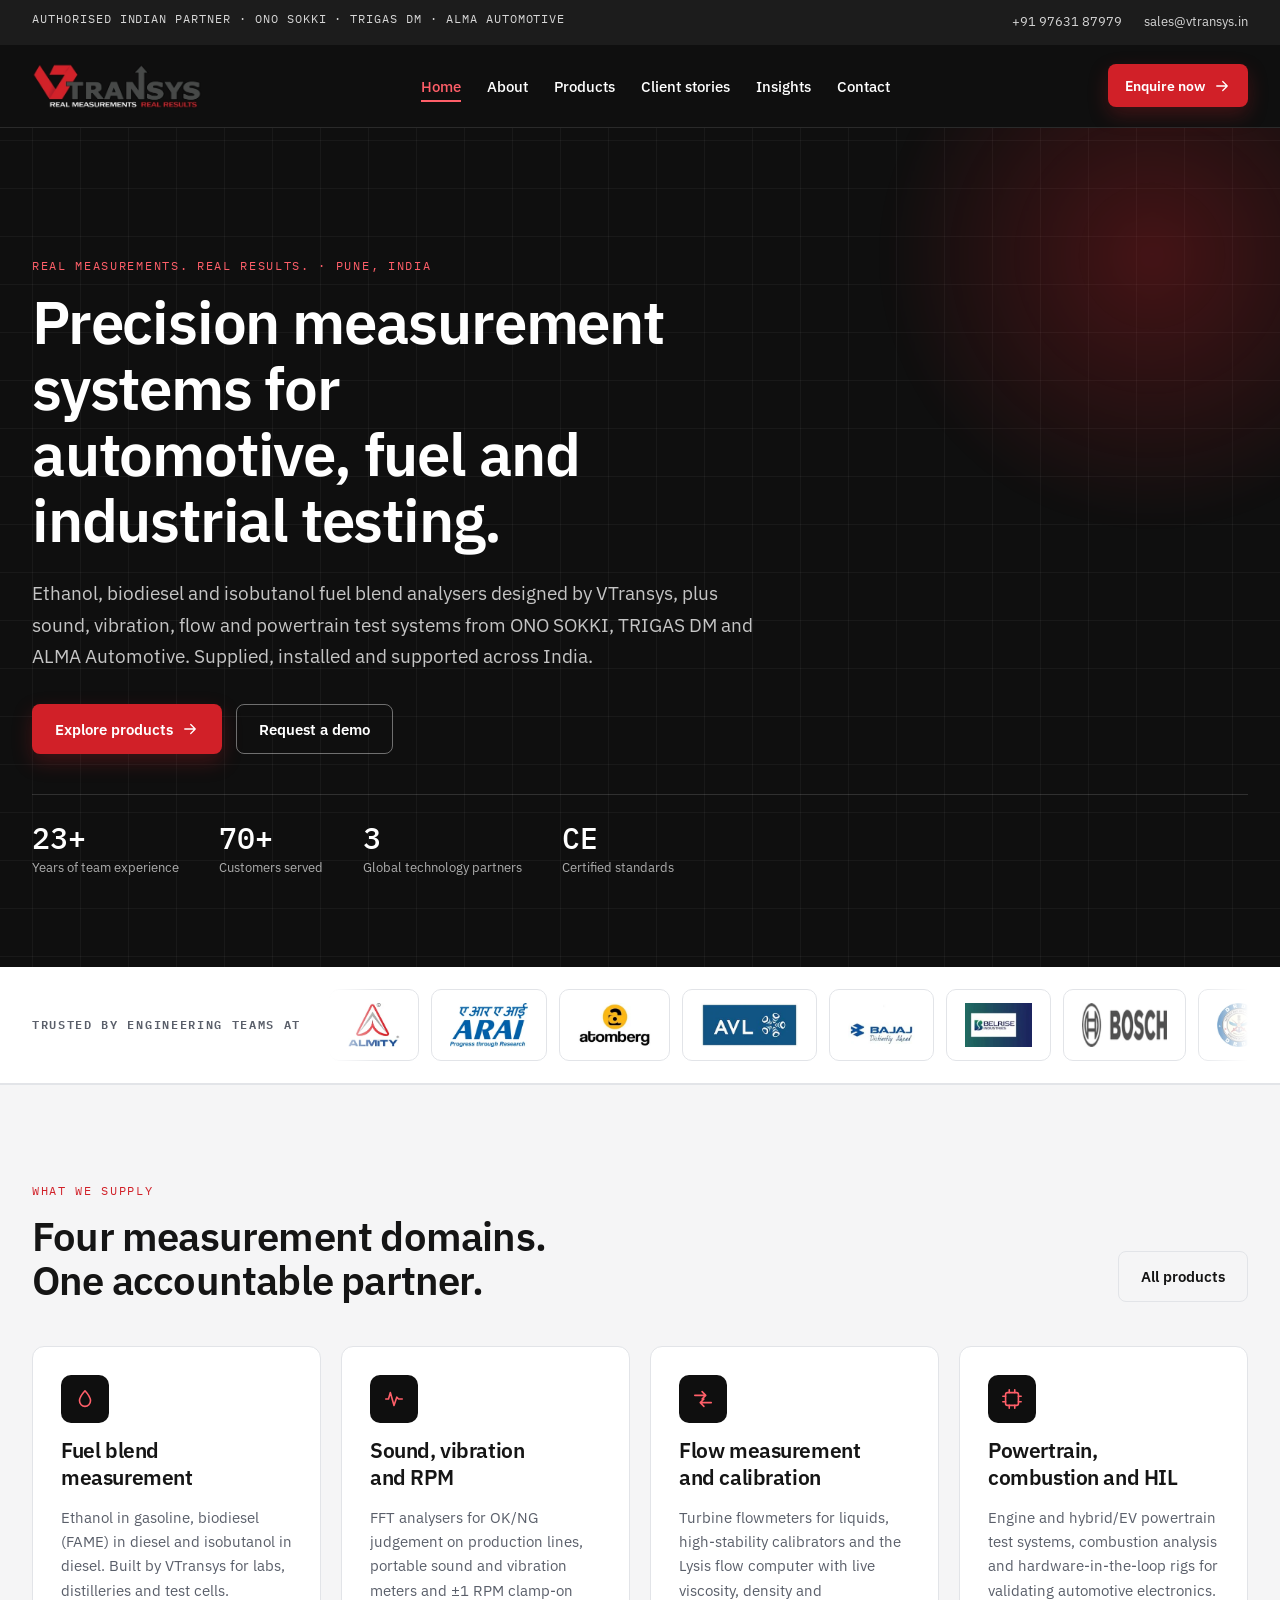
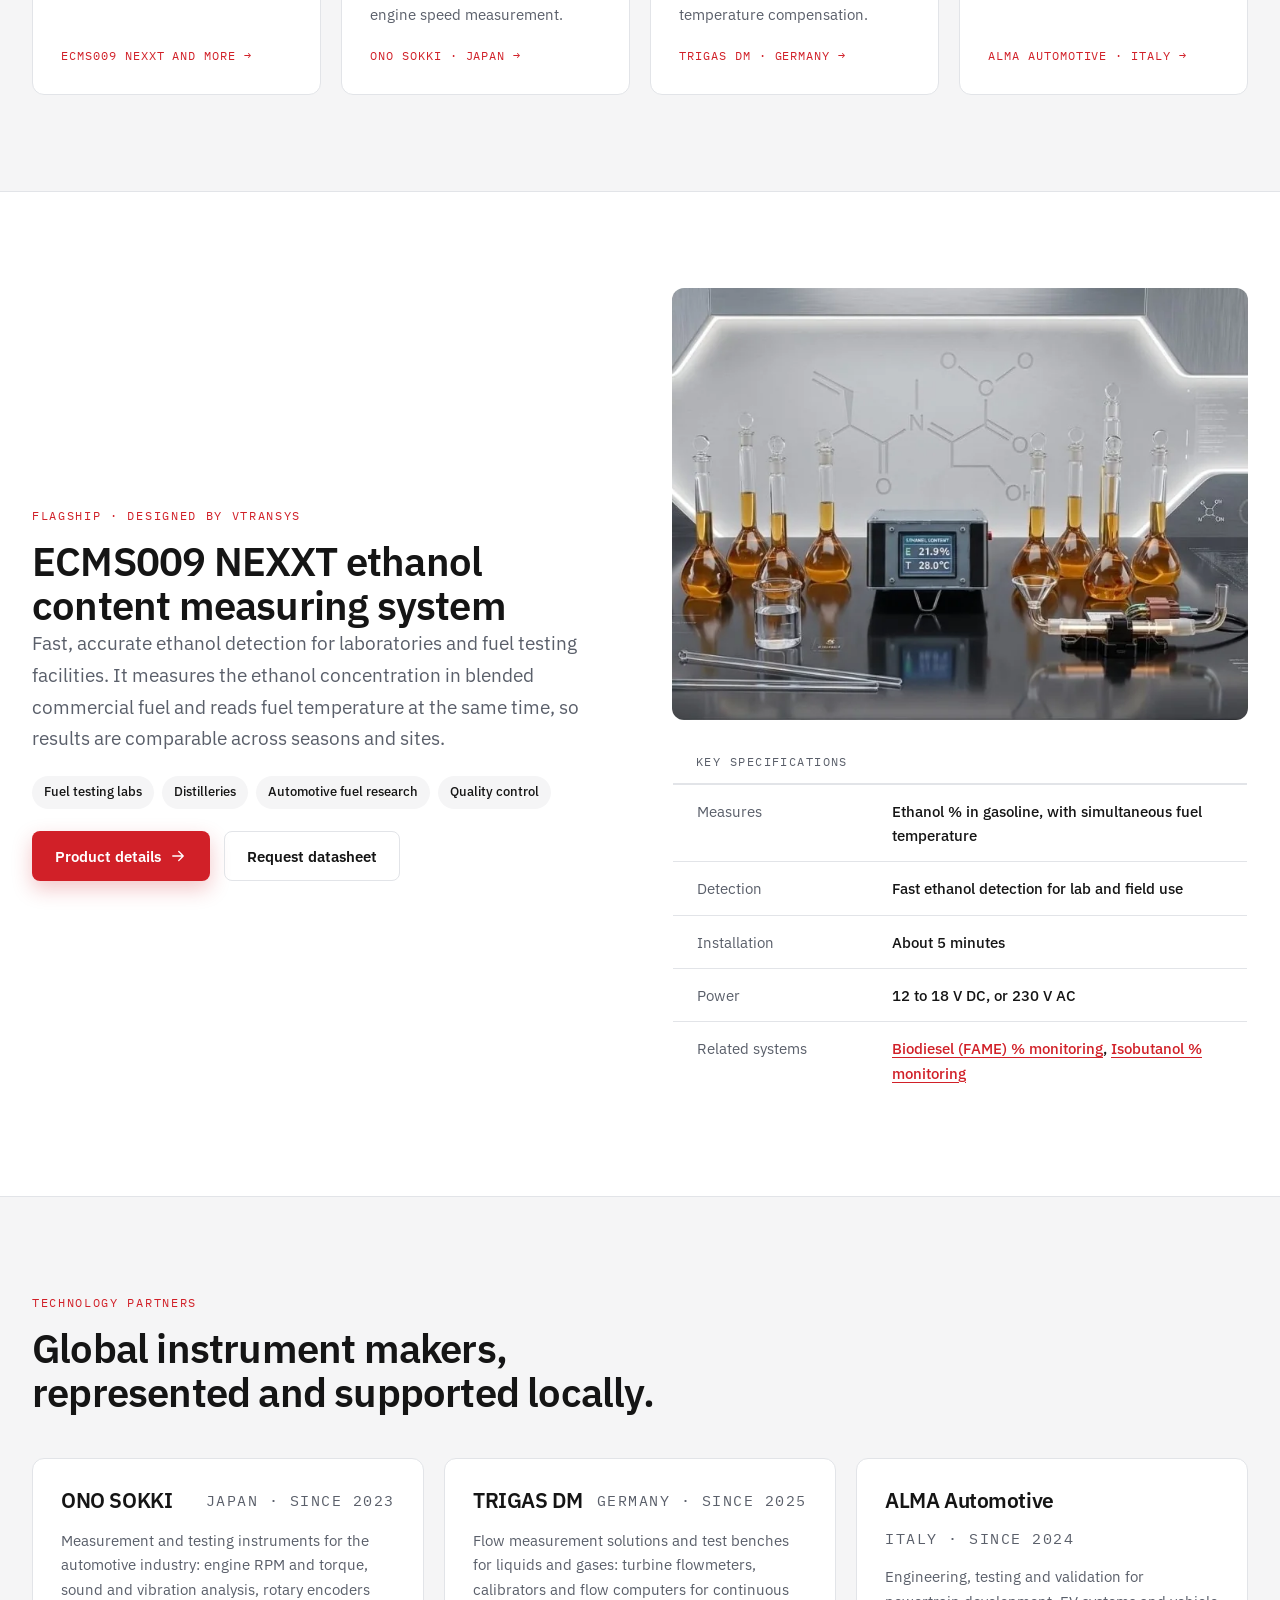
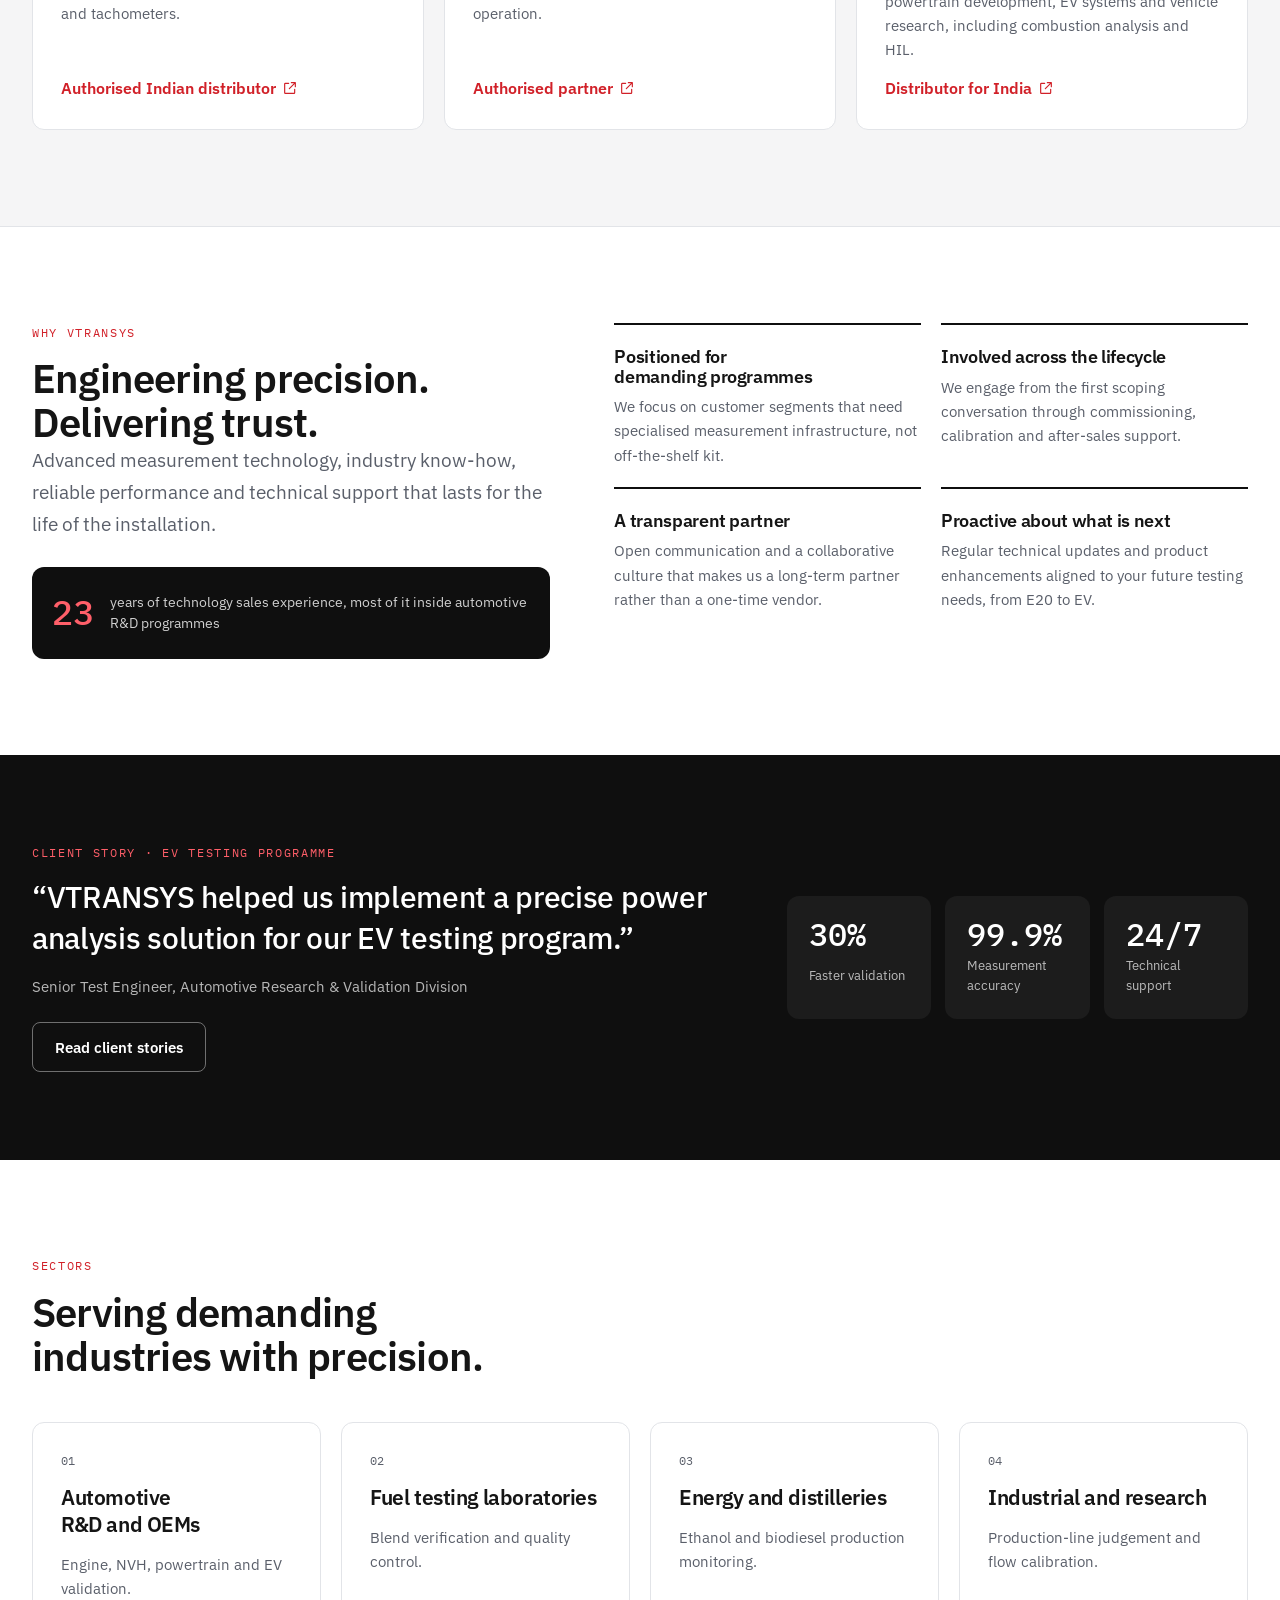
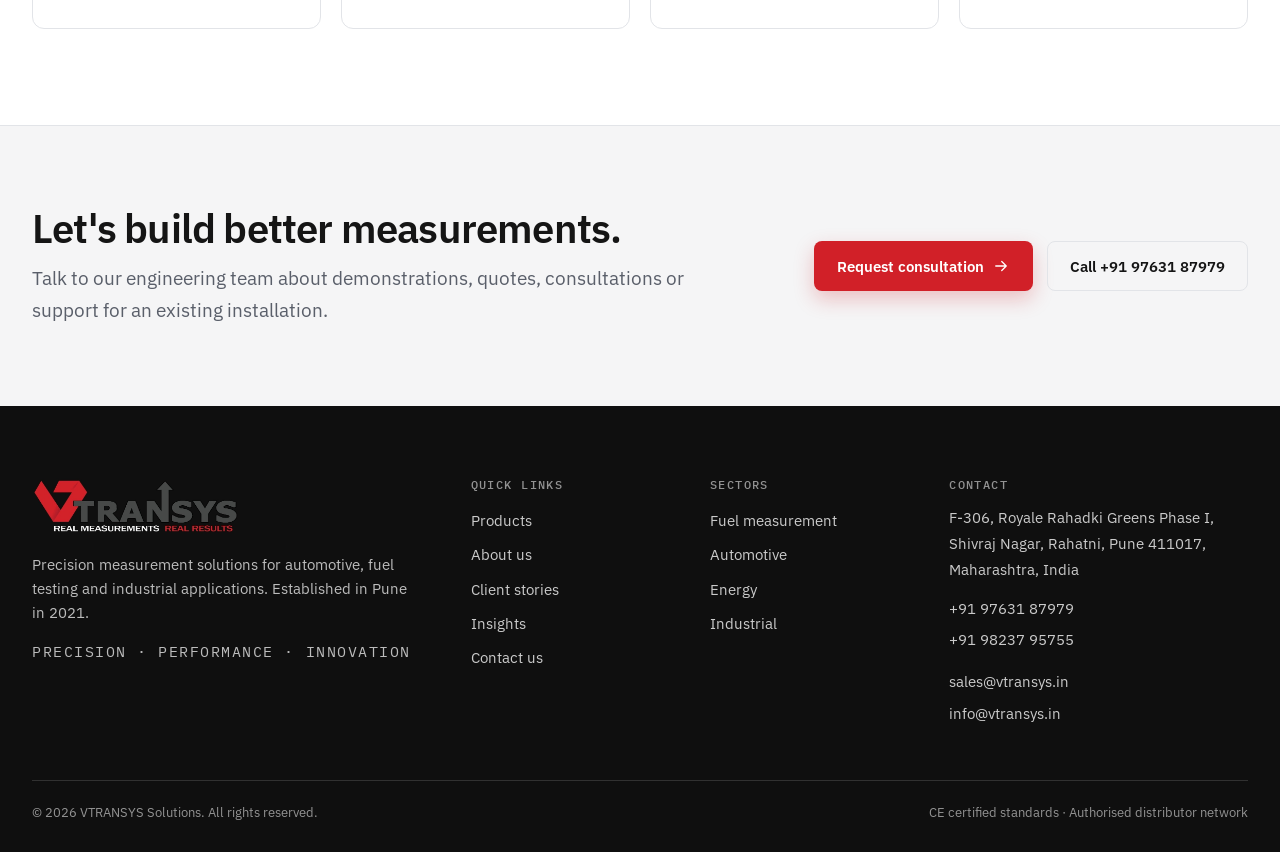
==== commit 06ee3a1b: "Hero: remove sample readout panel; headline, buttons and stats carry the hero Co-Authored-By: Claude" ====
--- a/index.html
+++ b/index.html
@@ -72,16 +72,6 @@
         <div><dt>Certified standards</dt><dd class="mono">CE</dd></div>
       </dl>
     </div>
-    <aside class="readout" aria-label="Sample reading from the ECMS009 NEXXT ethanol content measuring system">
-      <div class="readout__bar"><span class="mono">ECMS009 NEXXT · Sample reading</span><span class="readout__status"><i></i>Online</span></div>
-      <div class="readout__main"><span class="readout__label">Ethanol in gasoline</span><span class="readout__value mono"><span data-readout="ethanol">20.4</span><small> %</small></span>
-        <svg class="readout__trace" viewBox="0 0 300 60" preserveAspectRatio="none" aria-hidden="true"><path d="M0 40 C 30 38, 45 22, 75 26 S 120 44, 150 34 S 200 18, 230 28 S 275 40, 300 30" fill="none" stroke="#FF5F69" stroke-width="2"/></svg></div>
-      <div class="readout__cells">
-        <div><span class="readout__label">Fuel temperature</span><span class="mono readout__cell"><span data-readout="temp">31.2</span> °C</span></div>
-        <div><span class="readout__label">Blend target</span><span class="mono readout__cell">E20</span></div>
-      </div>
-      <p class="readout__foot">Installs in about 5 minutes · 12 to 18 V DC or 230 V AC</p>
-    </aside>
   </div>
 </section>
 
--- a/css/styles.css
+++ b/css/styles.css
@@ -111,36 +111,20 @@
   background-size: 48px 48px; animation: grid-drift 40s linear infinite; }
 .hero::after { content: ""; position: absolute; z-index: -1; width: 60vw; height: 60vw; max-width: 900px; max-height: 900px; right: -20vw; top: -20vw; border-radius: 50%;
   background: radial-gradient(closest-side, rgba(209, 32, 40, .28), transparent 70%); filter: blur(10px); animation: glow 9s ease-in-out infinite alternate; }
-.hero__grid { display: grid; grid-template-columns: minmax(0, 1.2fr) minmax(0, .8fr); gap: clamp(32px, 5vw, 72px); align-items: center; padding: clamp(64px, 9vw, 110px) 0 clamp(56px, 7vw, 88px); }
+.hero__grid { display: grid; grid-template-columns: minmax(0, 1fr); padding: clamp(72px, 10vw, 128px) 0 clamp(56px, 7vw, 88px); }
 .hero__copy > * { animation: rise .9s var(--ease) both; }
 .hero__copy > :nth-child(1) { animation-delay: .05s; }
 .hero__copy > :nth-child(2) { animation-delay: .15s; }
 .hero__copy > :nth-child(3) { animation-delay: .3s; }
 .hero__copy > :nth-child(4) { animation-delay: .45s; }
 .hero__copy > :nth-child(5) { animation-delay: .6s; }
-.hero__title { max-width: 16ch; }
-.hero__lead { margin-top: 24px; }
+.hero__title { max-width: 18ch; }
+.hero__lead { margin-top: 24px; max-width: 66ch; }
 .hero__cta { margin-top: 32px; }
 .hero__stats { display: flex; gap: 40px; flex-wrap: wrap; margin: 40px 0 0; padding-top: 28px; border-top: 1px solid rgba(255, 255, 255, .14); }
 .hero__stats div { display: flex; flex-direction: column-reverse; gap: 4px; }
 .hero__stats dd { margin: 0; font-size: 1.9rem; font-weight: 500; line-height: 1; }
 .hero__stats dt { font-size: .8125rem; color: rgba(255, 255, 255, .66); }
-
-/* Readout card */
-.readout { background: var(--ink-2); border: 1px solid rgba(255, 255, 255, .14); border-radius: 16px; padding: 26px; display: grid; gap: 16px; box-shadow: 0 30px 60px rgba(0, 0, 0, .45); animation: rise 1s var(--ease) .35s both, float 7s ease-in-out 1.4s infinite; }
-.readout__bar { display: flex; justify-content: space-between; align-items: center; gap: 12px; font-size: .75rem; letter-spacing: .12em; text-transform: uppercase; color: rgba(255, 255, 255, .62); flex-wrap: wrap; }
-.readout__status { display: inline-flex; align-items: center; gap: 6px; color: var(--ok); letter-spacing: 0; text-transform: none; font-size: .8rem; }
-.readout__status i { width: 8px; height: 8px; border-radius: 50%; background: var(--ok); box-shadow: 0 0 0 0 rgba(139, 232, 176, .6); animation: pulse 2s ease-out infinite; }
-.readout__main { position: relative; background: var(--ink); border-radius: 12px; padding: 22px 22px 56px; display: grid; gap: 6px; overflow: hidden; }
-.readout__label { font-size: .8125rem; color: rgba(255, 255, 255, .62); }
-.readout__value { font-size: clamp(3rem, 6vw, 3.75rem); line-height: 1; font-weight: 500; font-variant-numeric: tabular-nums; }
-.readout__value small { font-size: .4em; color: rgba(255, 255, 255, .62); }
-.readout__trace { position: absolute; left: 0; right: 0; bottom: 0; width: 100%; height: 48px; opacity: .9; }
-.readout__trace path { stroke-dasharray: 600; stroke-dashoffset: 600; animation: draw 3s var(--ease) 1s forwards; }
-.readout__cells { display: grid; grid-template-columns: 1fr 1fr; gap: 12px; }
-.readout__cells div { background: var(--ink); border-radius: 12px; padding: 14px 16px; display: grid; gap: 4px; }
-.readout__cell { font-size: 1.4rem; font-variant-numeric: tabular-nums; }
-.readout__foot { font-size: .75rem; color: rgba(255, 255, 255, .62); display: flex; justify-content: space-between; gap: 12px; flex-wrap: wrap; }
 
 /* ---------- Trust marquee ---------- */
 .trust { border-bottom: 1px solid var(--line); background: var(--paper); }
@@ -362,9 +346,6 @@
 .no-js [data-reveal], .no-js [data-stagger] > * { opacity: 1; transform: none; }
 @keyframes rise { from { opacity: 0; transform: translateY(28px); } to { opacity: 1; transform: none; } }
 @keyframes fade { from { opacity: 0; } to { opacity: 1; } }
-@keyframes float { 0%, 100% { transform: translateY(0); } 50% { transform: translateY(-8px); } }
-@keyframes pulse { 0% { box-shadow: 0 0 0 0 rgba(139, 232, 176, .6); } 100% { box-shadow: 0 0 0 10px rgba(139, 232, 176, 0); } }
-@keyframes draw { to { stroke-dashoffset: 0; } }
 @keyframes grid-drift { from { transform: translate(0, 0); } to { transform: translate(48px, 48px); } }
 @keyframes glow { from { transform: translate(0, 0) scale(1); opacity: .8; } to { transform: translate(-6%, 8%) scale(1.12); opacity: 1; } }
 @keyframes marquee { from { transform: translateX(0); } to { transform: translateX(-50%); } }
@@ -374,7 +355,6 @@
   *, *::before, *::after { animation-duration: .001ms !important; animation-delay: 0s !important; animation-iteration-count: 1 !important; transition-duration: .001ms !important; transition-delay: 0s !important; }
   [data-reveal], [data-stagger] > * { opacity: 1; transform: none; }
   .marquee__track { animation: none; }
-  .readout__trace path { stroke-dashoffset: 0; }
 }
 
 /* ---------- Responsive ---------- */
@@ -394,7 +374,7 @@
   .nav-row__cta { display: none; }
   .nav-toggle { display: inline-flex; }
   .topbar__note { display: none; }
-  .hero__grid, .story__in, .split, .split--text, .split--why, .page-hero__grid, .contact, .feature-story { grid-template-columns: 1fr; }
+  .story__in, .split, .split--text, .split--why, .page-hero__grid, .contact, .feature-story { grid-template-columns: 1fr; }
   .hero__title { max-width: none; }
   .grid--3 { grid-template-columns: repeat(2, minmax(0, 1fr)); }
   .pillars { grid-template-columns: 1fr; }
@@ -418,7 +398,6 @@
   .spec th { width: 40%; }
   .btn-row .btn { flex: 1 1 auto; }
   .cta__in { display: grid; }
-  .readout { padding: 20px; }
 }
 @media print {
   .site-header, .to-top, .cta, .form, .map { display: none; }
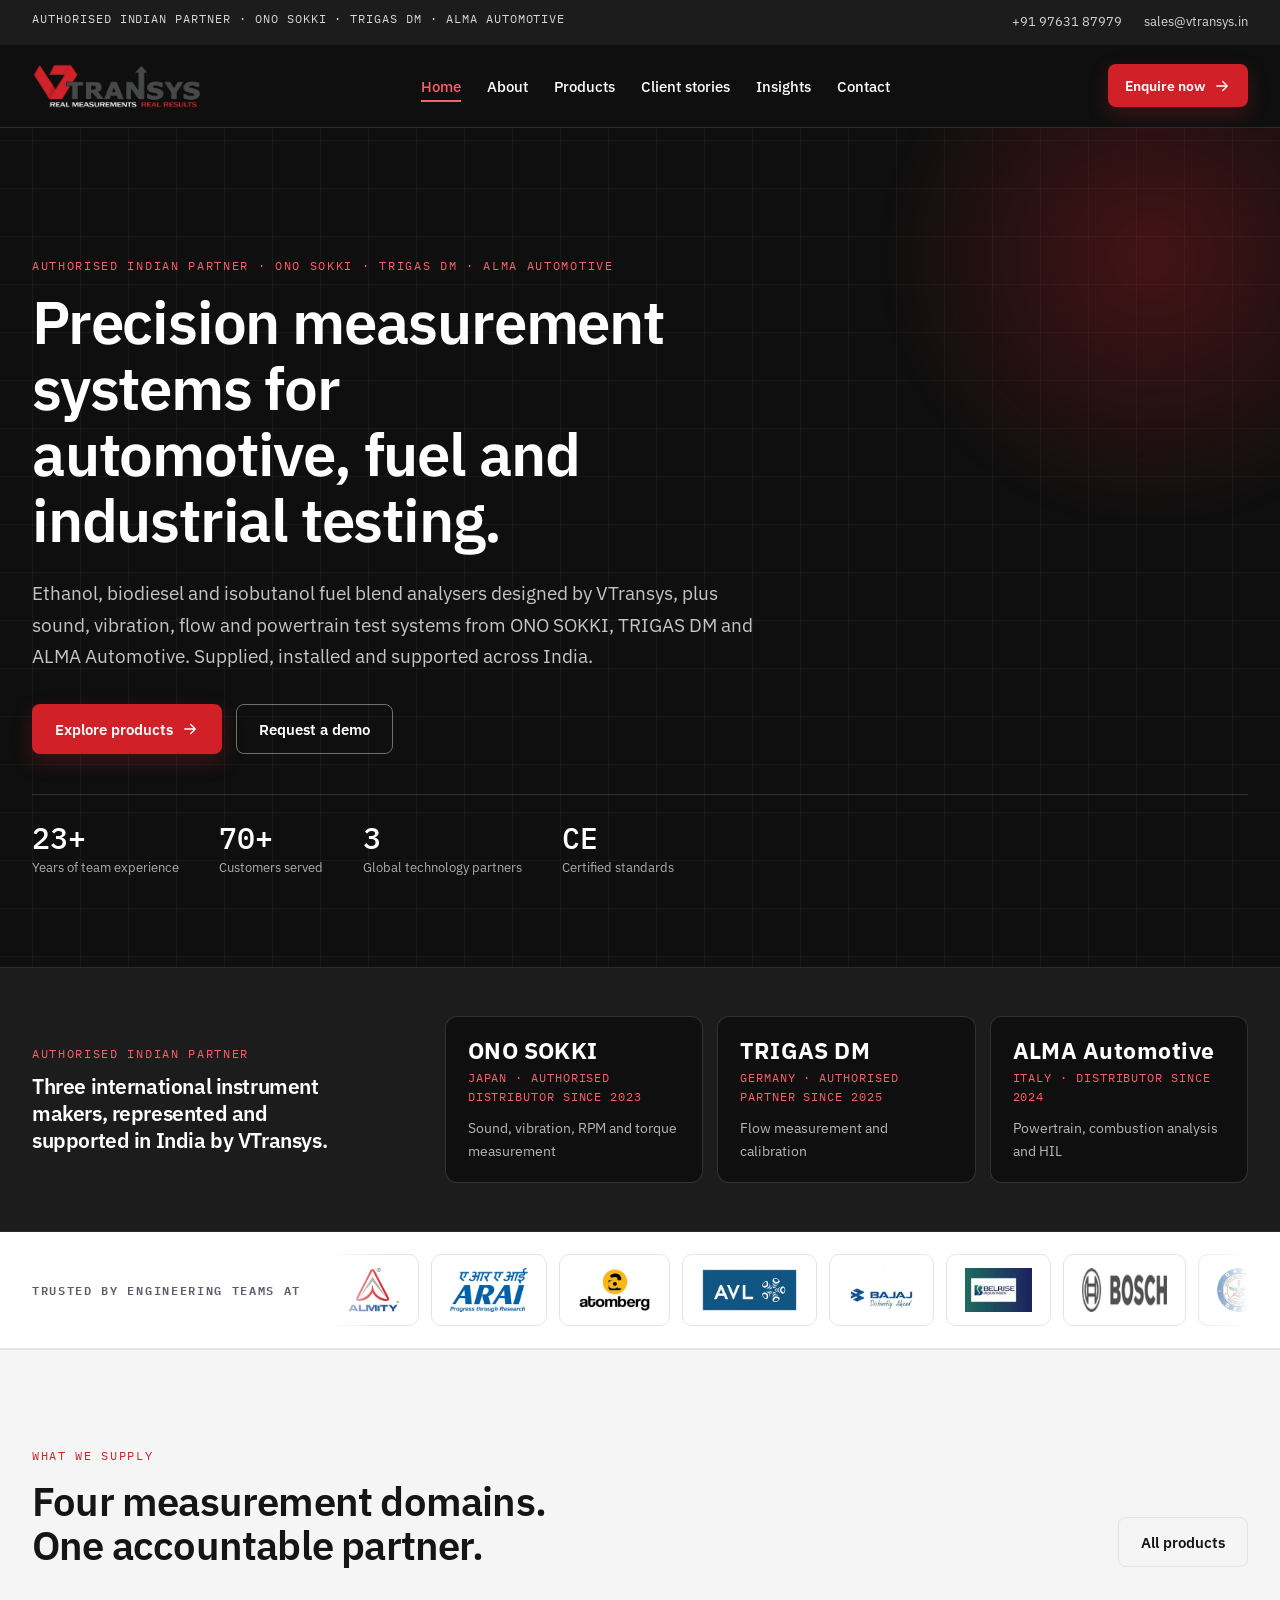
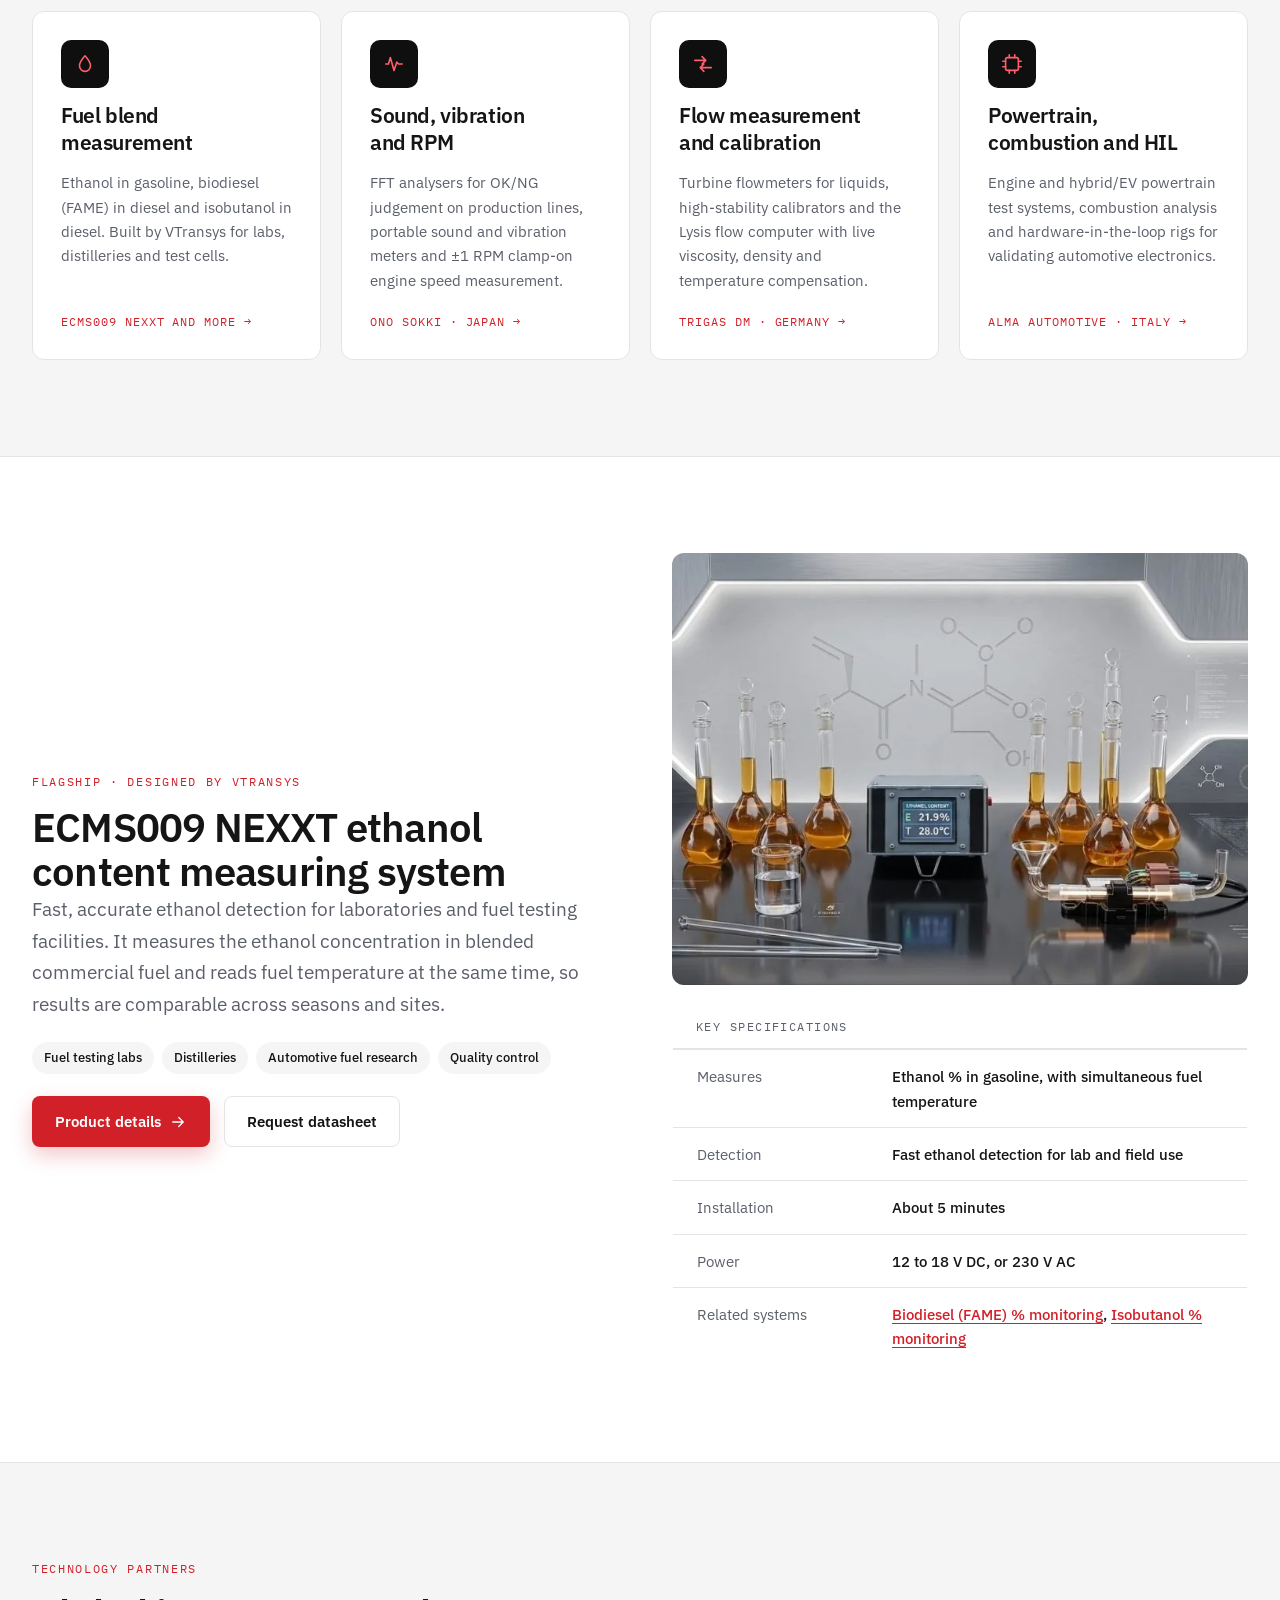
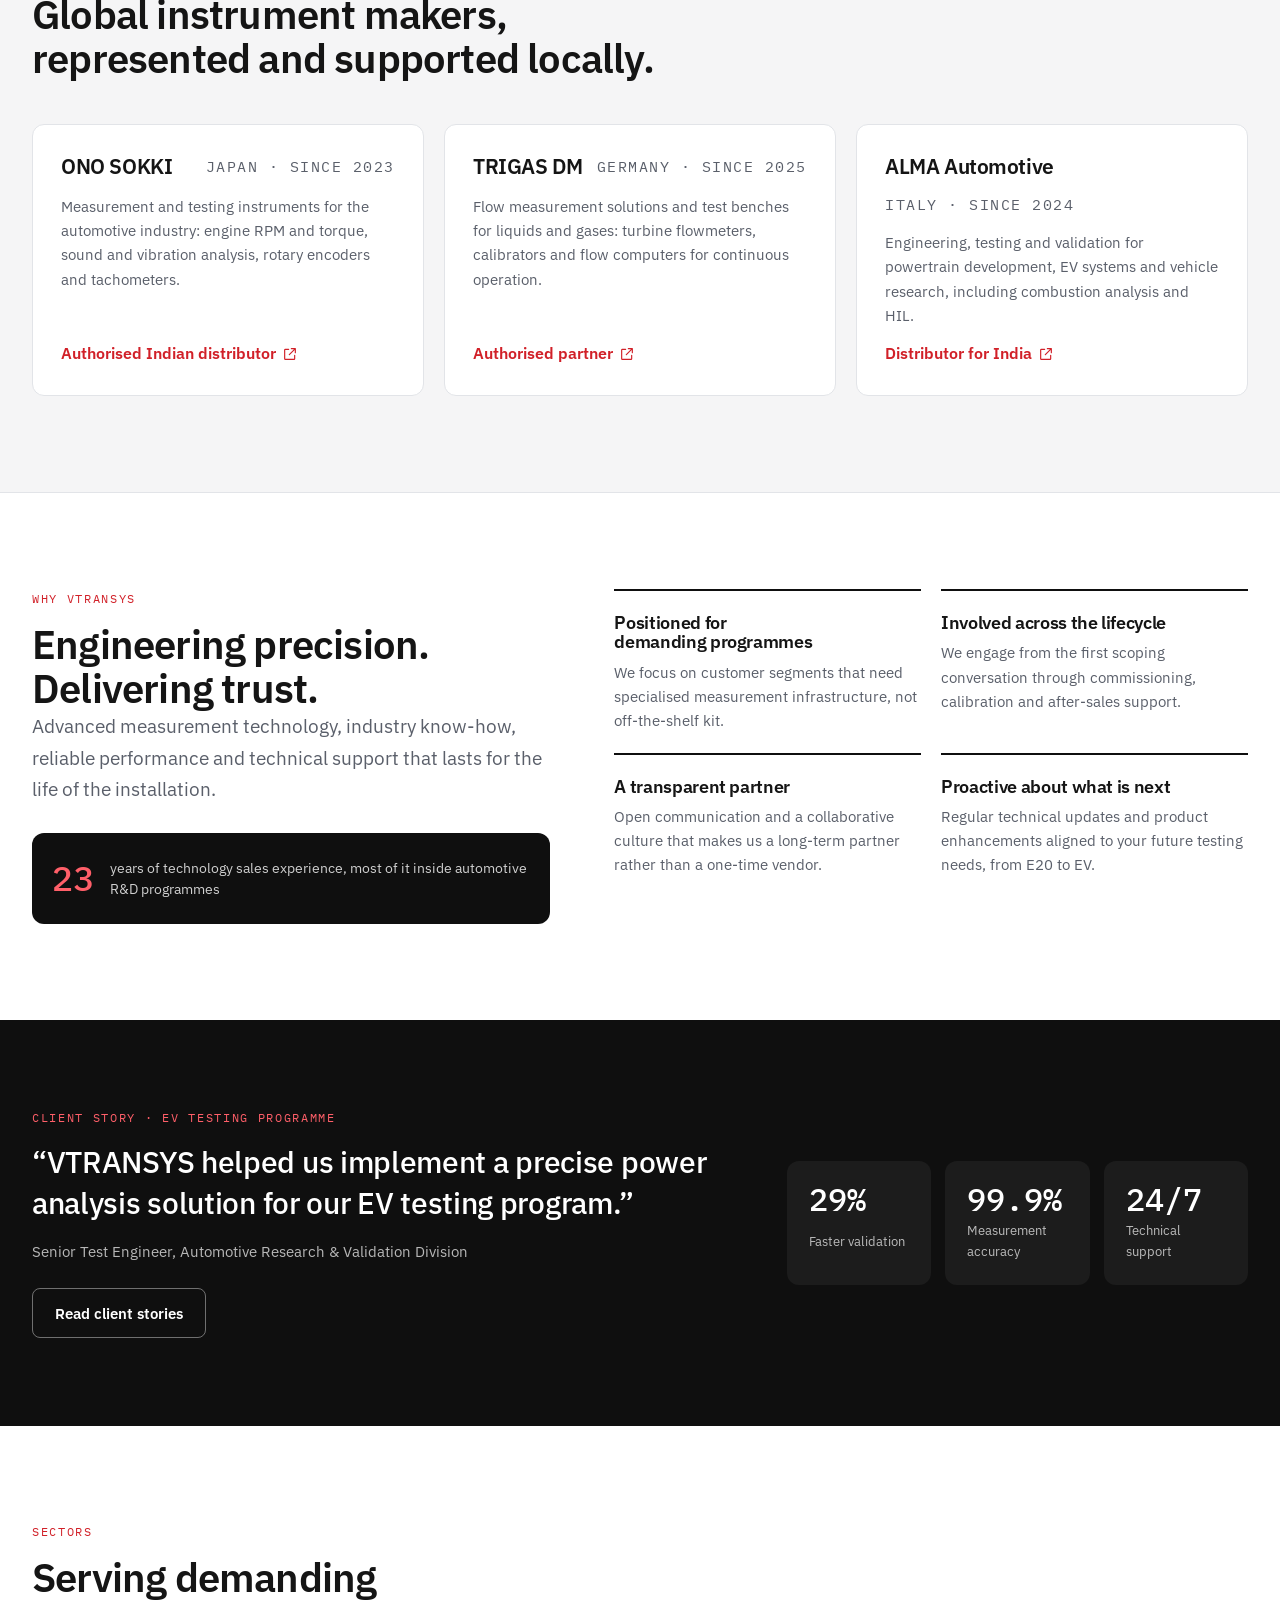
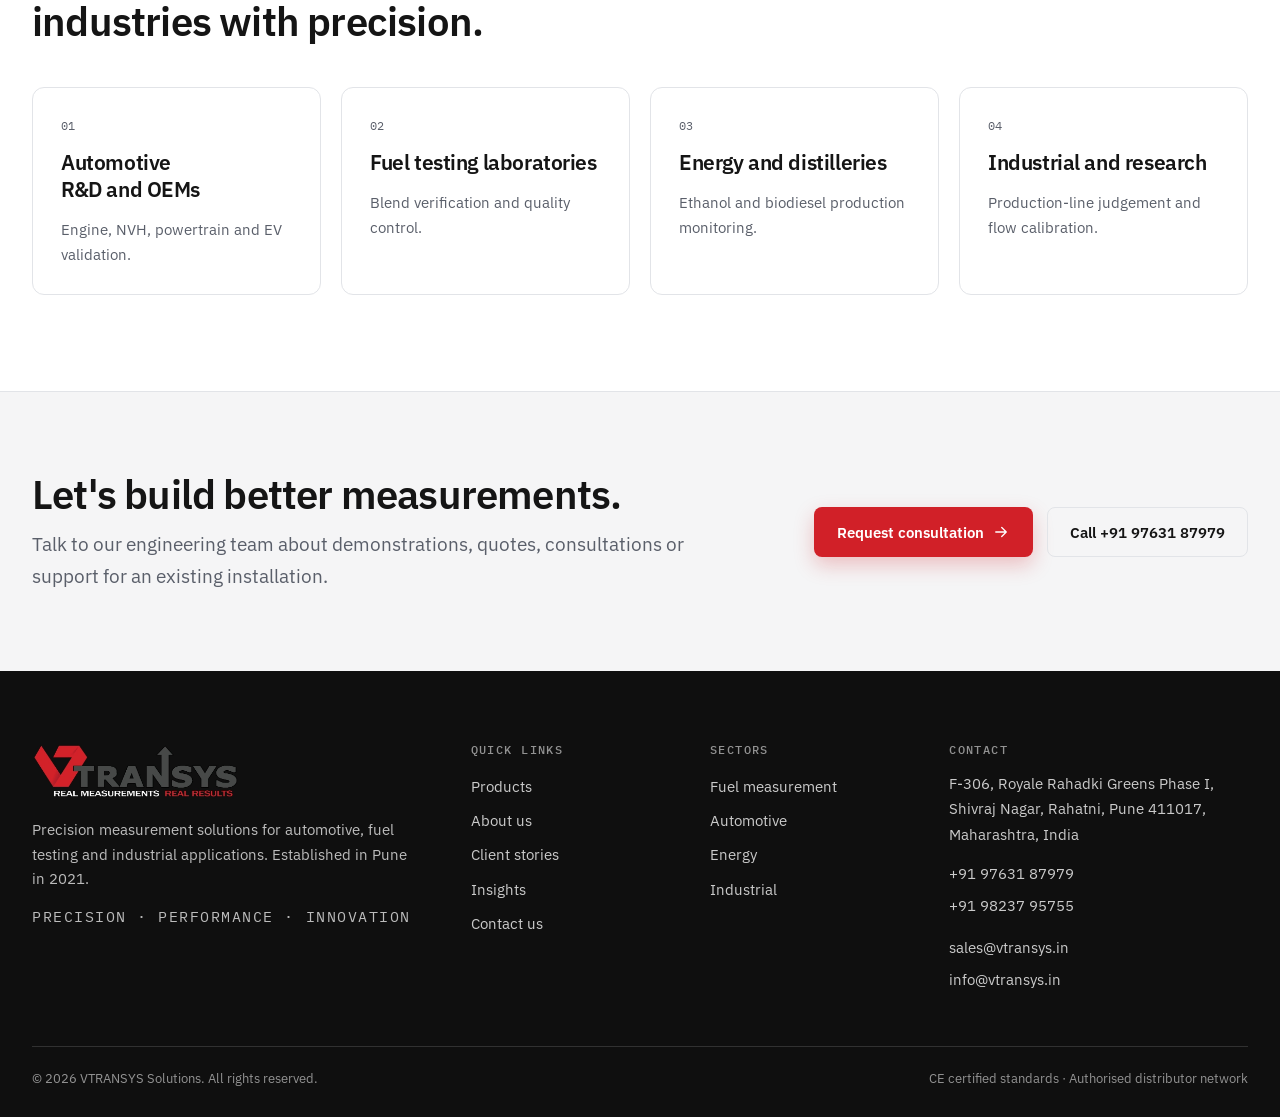
==== commit 4e9ecea7: "Home: feature the authorised-partner line in the hero and add a partner band Co-Authored-By: Claude " ====
--- a/index.html
+++ b/index.html
@@ -61,7 +61,7 @@
 <section class="hero">
   <div class="container hero__grid">
     <div class="hero__copy">
-      <p class="eyebrow mono eyebrow--light">Real measurements. Real results. · Pune, India</p>
+      <p class="eyebrow mono eyebrow--light">Authorised Indian partner · ONO SOKKI · TRIGAS DM · ALMA Automotive</p>
       <h1 class="h1 hero__title">Precision measurement systems for automotive, fuel and industrial testing.</h1>
       <p class="lead hero__lead">Ethanol, biodiesel and isobutanol fuel blend analysers designed by VTransys, plus sound, vibration, flow and powertrain test systems from ONO SOKKI, TRIGAS DM and ALMA Automotive. Supplied, installed and supported across India.</p>
       <div class="btn-row hero__cta"><a class="btn btn--primary" href="products.html">Explore products <svg class="ic" width="18" height="18" viewBox="0 0 24 24" fill="none" stroke="currentColor" stroke-width="1.75" stroke-linecap="round" stroke-linejoin="round" aria-hidden="true"><path d="M5 12h14M13 6l6 6-6 6"/></svg></a><a class="btn btn--ghost-light" href="contact.html">Request a demo</a></div>
@@ -72,6 +72,20 @@
         <div><dt>Certified standards</dt><dd class="mono">CE</dd></div>
       </dl>
     </div>
+  </div>
+</section>
+
+<section class="partners-band" aria-labelledby="pb-h">
+  <div class="container partners-band__in">
+    <div class="partners-band__head">
+      <p class="eyebrow mono eyebrow--light">Authorised Indian partner</p>
+      <h2 id="pb-h" class="h3">Three international instrument makers, represented and supported in India by VTransys.</h2>
+    </div>
+    <ul class="partners-band__list">
+      <li><a href="products.html#ono-sokki"><span class="pb__name">ONO SOKKI</span><span class="pb__meta mono">Japan · authorised distributor since 2023</span><span class="pb__what">Sound, vibration, RPM and torque measurement</span></a></li>
+      <li><a href="products.html#trigas-dm"><span class="pb__name">TRIGAS DM</span><span class="pb__meta mono">Germany · authorised partner since 2025</span><span class="pb__what">Flow measurement and calibration</span></a></li>
+      <li><a href="products.html#alma-automotive"><span class="pb__name">ALMA Automotive</span><span class="pb__meta mono">Italy · distributor since 2024</span><span class="pb__what">Powertrain, combustion analysis and HIL</span></a></li>
+    </ul>
   </div>
 </section>
 
--- a/css/styles.css
+++ b/css/styles.css
@@ -125,6 +125,18 @@
 .hero__stats div { display: flex; flex-direction: column-reverse; gap: 4px; }
 .hero__stats dd { margin: 0; font-size: 1.9rem; font-weight: 500; line-height: 1; }
 .hero__stats dt { font-size: .8125rem; color: rgba(255, 255, 255, .66); }
+
+/* ---------- Partner band ---------- */
+.partners-band { background: var(--ink-2); color: #fff; border-top: 1px solid var(--ink-3); border-bottom: 1px solid var(--ink-3); }
+.partners-band__in { display: grid; grid-template-columns: minmax(0, .9fr) minmax(0, 2fr); gap: clamp(24px, 4vw, 56px); align-items: center; padding: clamp(32px, 4vw, 48px) 0; }
+.partners-band__head .h3 { color: #fff; max-width: 30ch; }
+.partners-band__head .eyebrow { margin-bottom: 10px; }
+.partners-band__list { display: grid; grid-template-columns: repeat(3, minmax(0, 1fr)); gap: 14px; }
+.partners-band__list a { display: flex; flex-direction: column; gap: 6px; height: 100%; padding: 20px 22px; border: 1px solid rgba(255, 255, 255, .14); border-radius: var(--r); background: var(--ink); color: #fff; text-decoration: none; transition: border-color .3s, transform .4s var(--ease), box-shadow .4s var(--ease); }
+.partners-band__list a:hover { border-color: var(--red-light); transform: translateY(-3px); box-shadow: 0 16px 36px rgba(0, 0, 0, .4); color: #fff; }
+.pb__name { font-size: 1.45rem; font-weight: 700; letter-spacing: .02em; line-height: 1.15; }
+.pb__meta { font-size: .72rem; letter-spacing: .08em; text-transform: uppercase; color: var(--red-light); }
+.pb__what { font-size: .9rem; color: rgba(255, 255, 255, .7); margin-top: 4px; }
 
 /* ---------- Trust marquee ---------- */
 .trust { border-bottom: 1px solid var(--line); background: var(--paper); }
@@ -373,8 +385,10 @@
   .nav .nav__cta { display: inline-flex; margin-top: 18px; width: 100%; }
   .nav-row__cta { display: none; }
   .nav-toggle { display: inline-flex; }
-  .topbar__note { display: none; }
-  .story__in, .split, .split--text, .split--why, .page-hero__grid, .contact, .feature-story { grid-template-columns: 1fr; }
+  .topbar__in { justify-content: center; text-align: center; gap: 6px 16px; }
+  .topbar__note { font-size: .68rem; }
+  .story__in, .split, .split--text, .split--why, .page-hero__grid, .contact, .feature-story, .partners-band__in { grid-template-columns: 1fr; }
+  .partners-band__list { grid-template-columns: 1fr; }
   .hero__title { max-width: none; }
   .grid--3 { grid-template-columns: repeat(2, minmax(0, 1fr)); }
   .pillars { grid-template-columns: 1fr; }
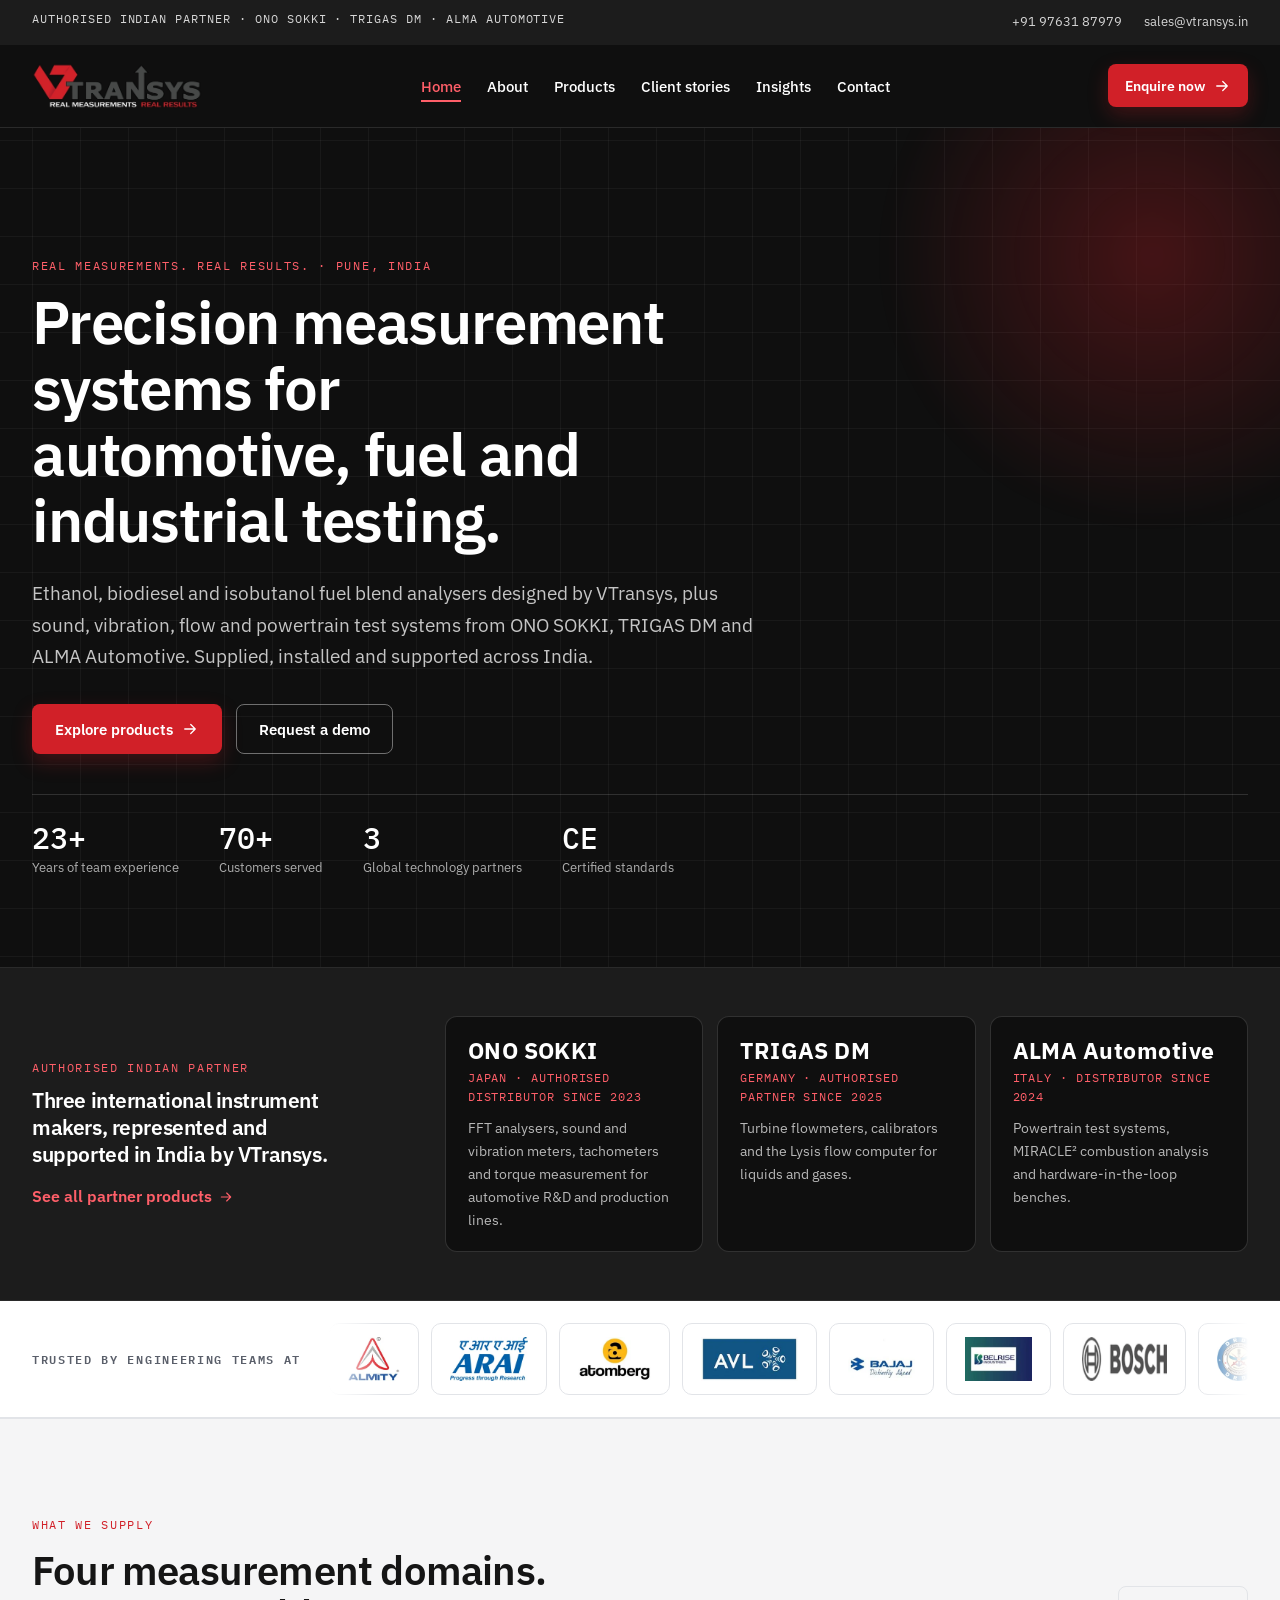
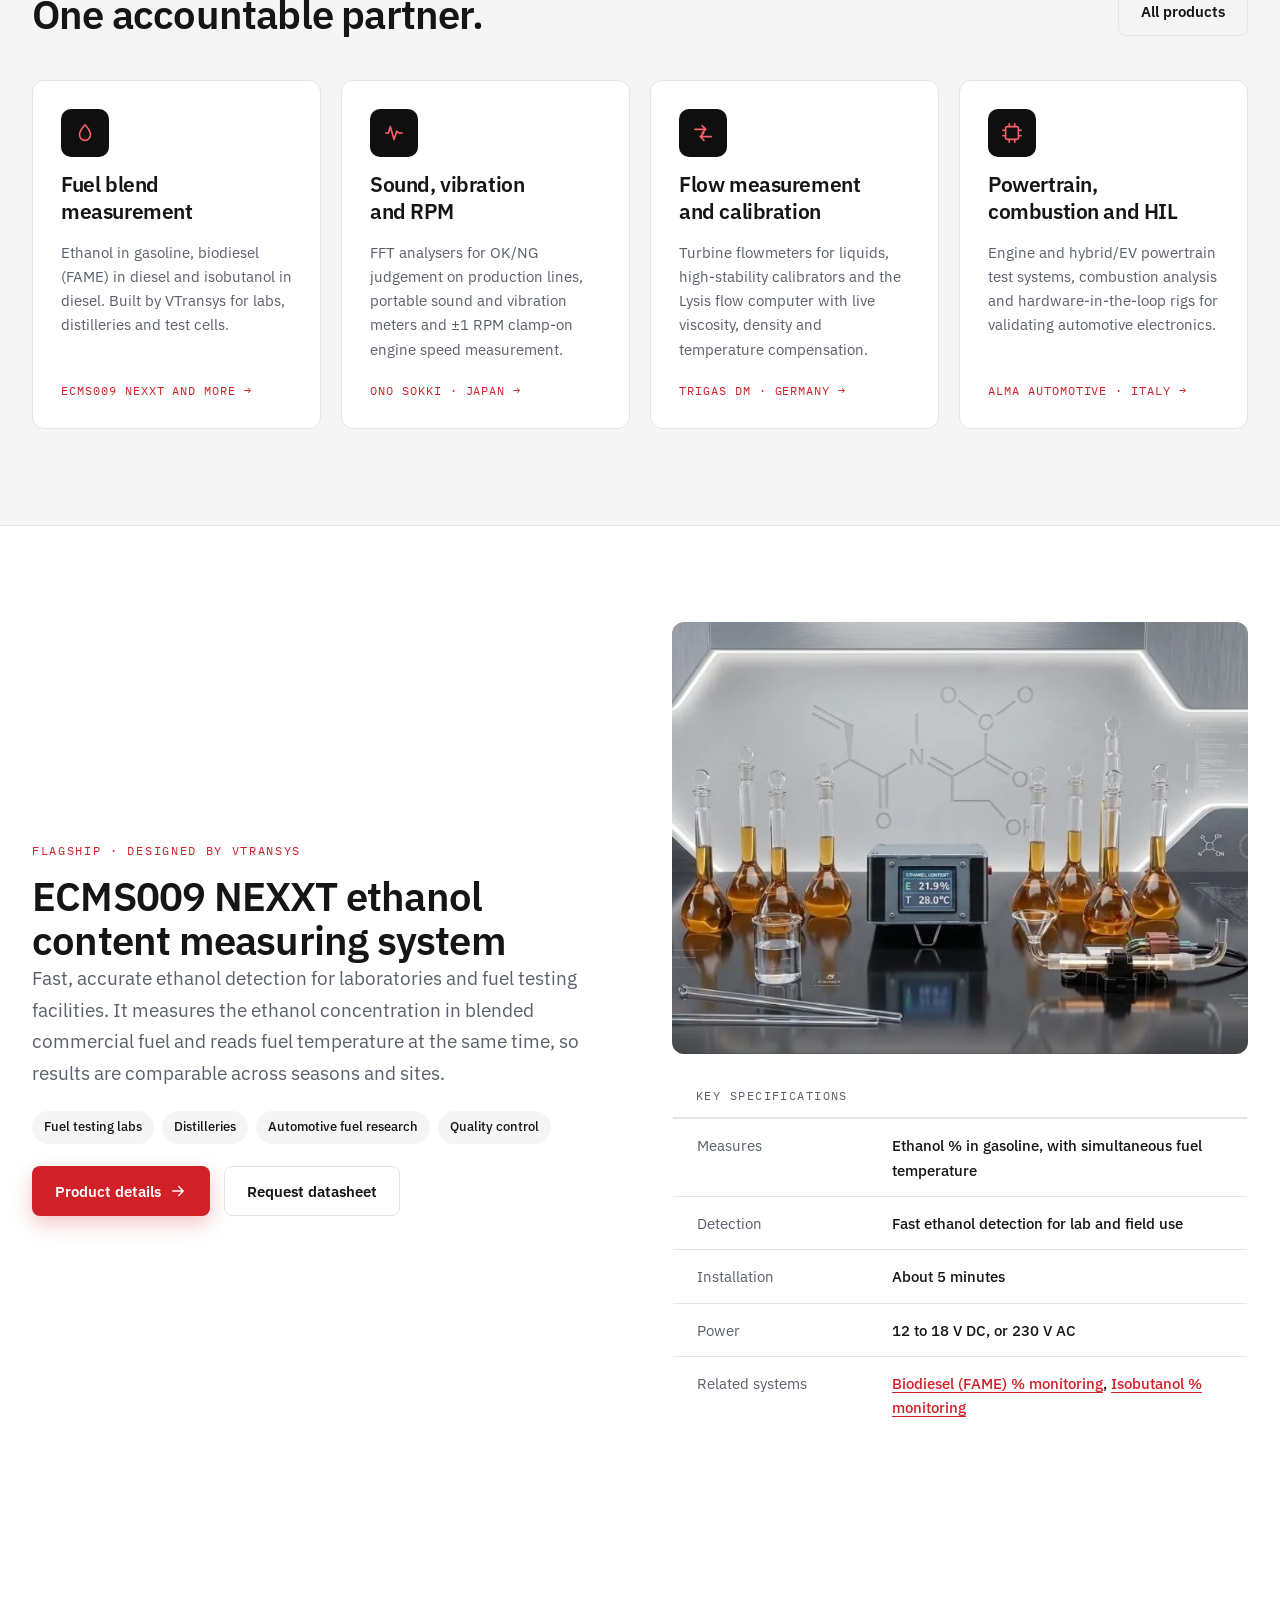
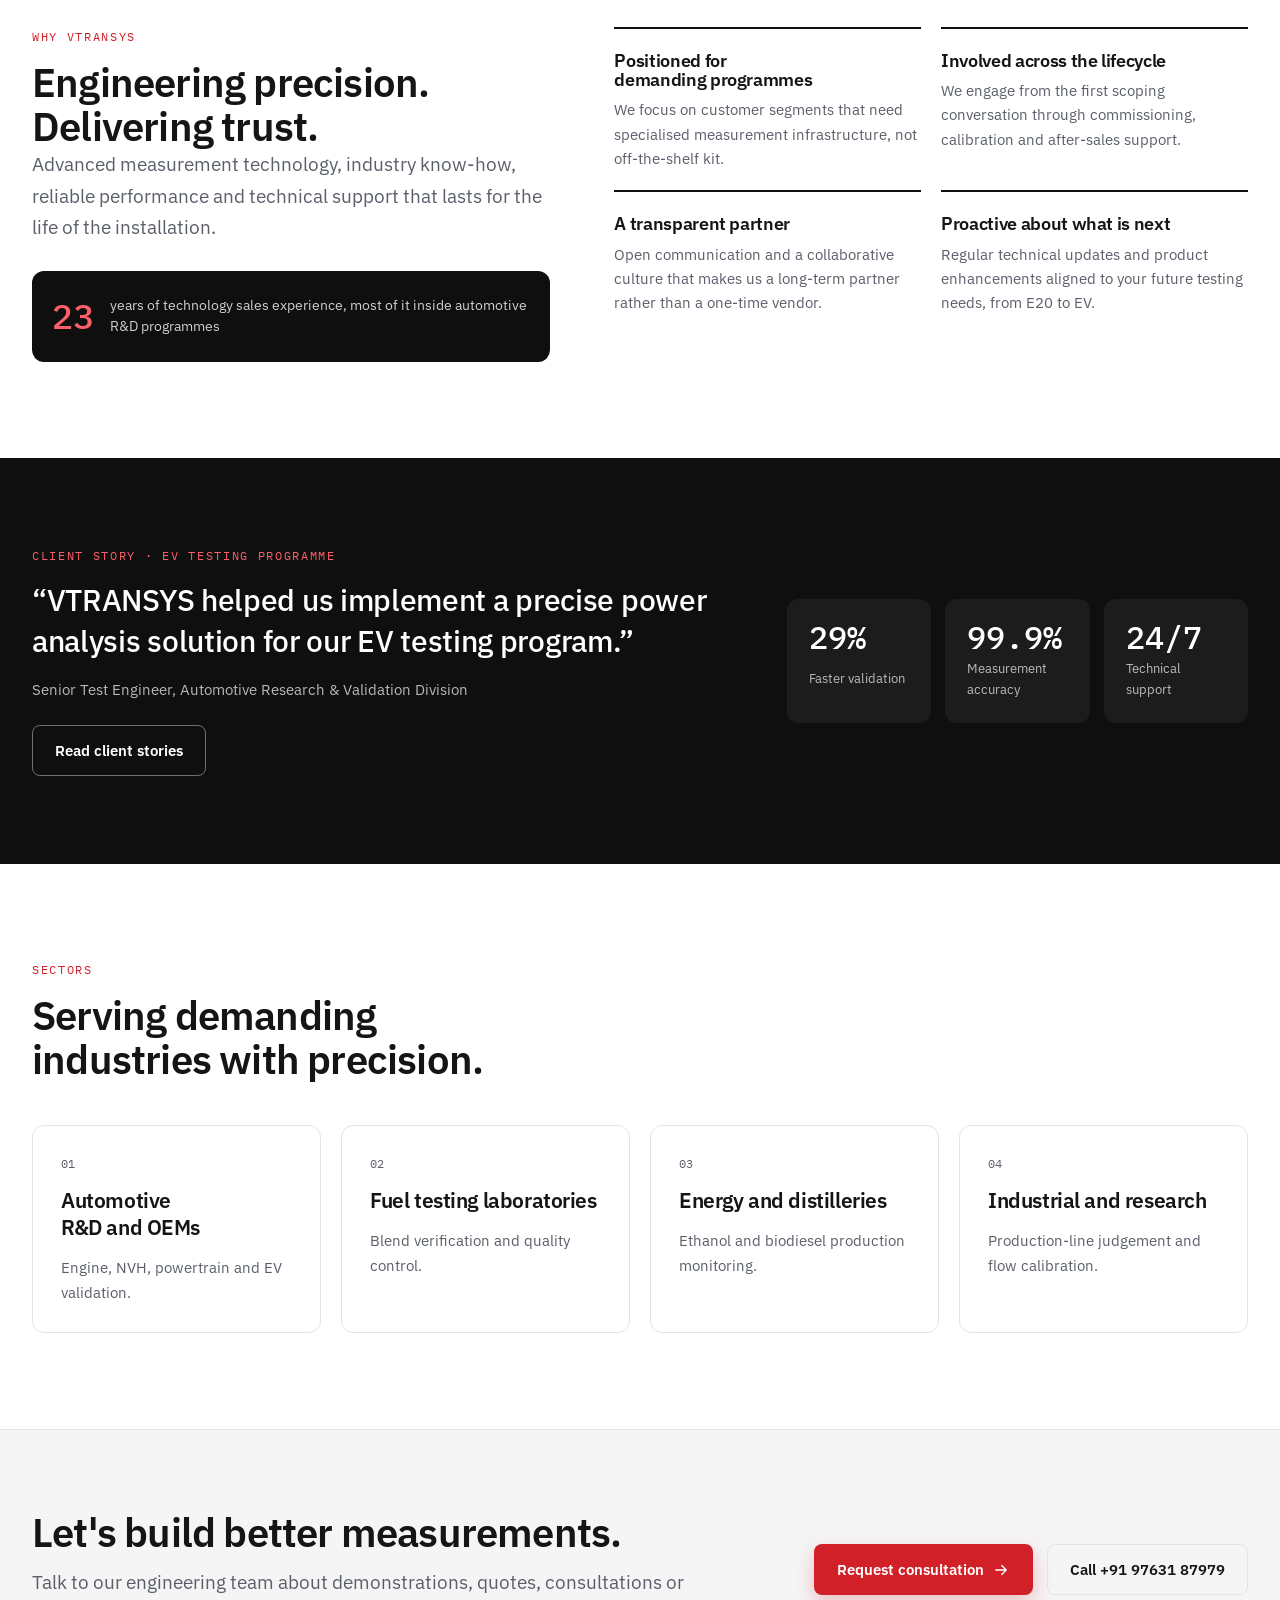
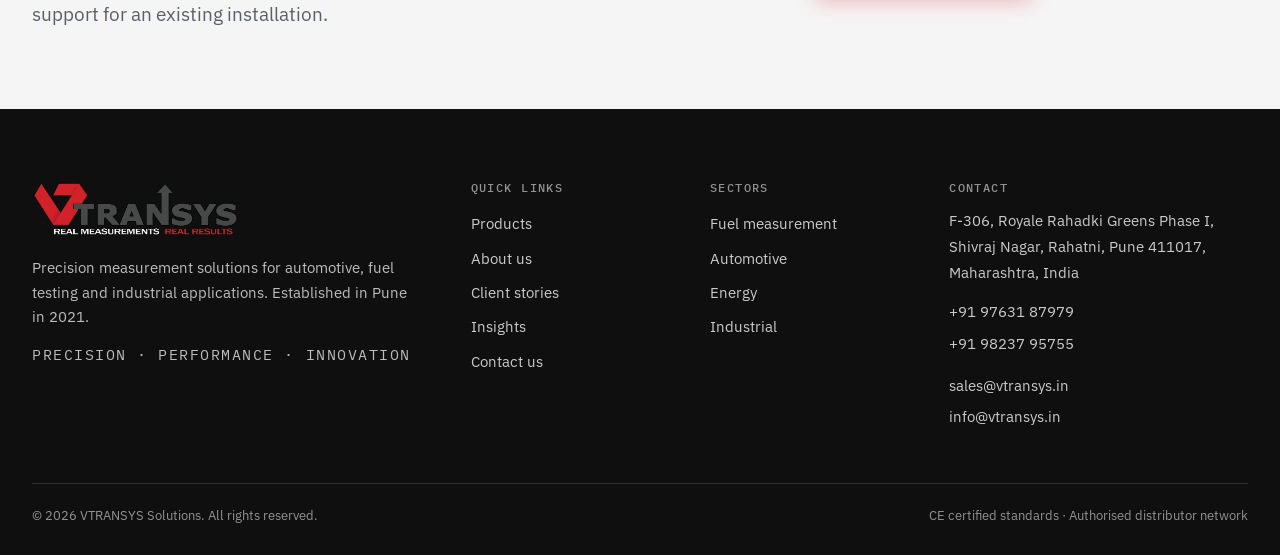
==== commit aeb0497b: "Home: one partner highlight (band); hero line back to tagline, duplicate partner cards removed Co-Au" ====
--- a/index.html
+++ b/index.html
@@ -61,7 +61,7 @@
 <section class="hero">
   <div class="container hero__grid">
     <div class="hero__copy">
-      <p class="eyebrow mono eyebrow--light">Authorised Indian partner · ONO SOKKI · TRIGAS DM · ALMA Automotive</p>
+      <p class="eyebrow mono eyebrow--light">Real measurements. Real results. · Pune, India</p>
       <h1 class="h1 hero__title">Precision measurement systems for automotive, fuel and industrial testing.</h1>
       <p class="lead hero__lead">Ethanol, biodiesel and isobutanol fuel blend analysers designed by VTransys, plus sound, vibration, flow and powertrain test systems from ONO SOKKI, TRIGAS DM and ALMA Automotive. Supplied, installed and supported across India.</p>
       <div class="btn-row hero__cta"><a class="btn btn--primary" href="products.html">Explore products <svg class="ic" width="18" height="18" viewBox="0 0 24 24" fill="none" stroke="currentColor" stroke-width="1.75" stroke-linecap="round" stroke-linejoin="round" aria-hidden="true"><path d="M5 12h14M13 6l6 6-6 6"/></svg></a><a class="btn btn--ghost-light" href="contact.html">Request a demo</a></div>
@@ -80,11 +80,12 @@
     <div class="partners-band__head">
       <p class="eyebrow mono eyebrow--light">Authorised Indian partner</p>
       <h2 id="pb-h" class="h3">Three international instrument makers, represented and supported in India by VTransys.</h2>
+      <a class="link link--light" href="products.html">See all partner products <svg class="ic" width="16" height="16" viewBox="0 0 24 24" fill="none" stroke="currentColor" stroke-width="1.75" stroke-linecap="round" stroke-linejoin="round" aria-hidden="true"><path d="M5 12h14M13 6l6 6-6 6"/></svg></a>
     </div>
     <ul class="partners-band__list">
-      <li><a href="products.html#ono-sokki"><span class="pb__name">ONO SOKKI</span><span class="pb__meta mono">Japan · authorised distributor since 2023</span><span class="pb__what">Sound, vibration, RPM and torque measurement</span></a></li>
-      <li><a href="products.html#trigas-dm"><span class="pb__name">TRIGAS DM</span><span class="pb__meta mono">Germany · authorised partner since 2025</span><span class="pb__what">Flow measurement and calibration</span></a></li>
-      <li><a href="products.html#alma-automotive"><span class="pb__name">ALMA Automotive</span><span class="pb__meta mono">Italy · distributor since 2024</span><span class="pb__what">Powertrain, combustion analysis and HIL</span></a></li>
+      <li><a href="products.html#ono-sokki"><span class="pb__name">ONO SOKKI</span><span class="pb__meta mono">Japan · authorised distributor since 2023</span><span class="pb__what">FFT analysers, sound and vibration meters, tachometers and torque measurement for automotive R&amp;D and production lines.</span></a></li>
+      <li><a href="products.html#trigas-dm"><span class="pb__name">TRIGAS DM</span><span class="pb__meta mono">Germany · authorised partner since 2025</span><span class="pb__what">Turbine flowmeters, calibrators and the Lysis flow computer for liquids and gases.</span></a></li>
+      <li><a href="products.html#alma-automotive"><span class="pb__name">ALMA Automotive</span><span class="pb__meta mono">Italy · distributor since 2024</span><span class="pb__what">Powertrain test systems, MIRACLE² combustion analysis and hardware-in-the-loop benches.</span></a></li>
     </ul>
   </div>
 </section>
@@ -133,28 +134,6 @@
   </div>
 </section>
 
-<section class="section section--alt" aria-labelledby="partners-h">
-  <div class="container">
-    <div class="section__head" data-reveal><div><p class="eyebrow mono">Technology partners</p><h2 id="partners-h" class="h2">Global instrument makers, represented and supported locally.</h2></div></div>
-    <div class="grid grid--3">
-      <article class="card card--partner" data-reveal>
-  <header class="card__head"><h3 class="h3">ONO SOKKI</h3><p class="mono card__meta">Japan · since 2023</p></header>
-  <p>Measurement and testing instruments for the automotive industry: engine RPM and torque, sound and vibration analysis, rotary encoders and tachometers.</p>
-  <a class="link" href="https://www.onosokki.co.jp/English/english.htm" rel="noopener">Authorised Indian distributor <svg class="ic" width="16" height="16" viewBox="0 0 24 24" fill="none" stroke="currentColor" stroke-width="1.75" stroke-linecap="round" stroke-linejoin="round" aria-hidden="true"><path d="M14 4h6v6M20 4l-9 9M19 14v5a1 1 0 0 1-1 1H5a1 1 0 0 1-1-1V6a1 1 0 0 1 1-1h5"/></svg></a>
-</article>
-      <article class="card card--partner" data-reveal>
-  <header class="card__head"><h3 class="h3">TRIGAS DM</h3><p class="mono card__meta">Germany · since 2025</p></header>
-  <p>Flow measurement solutions and test benches for liquids and gases: turbine flowmeters, calibrators and flow computers for continuous operation.</p>
-  <a class="link" href="https://trigasdm.com/en/products/" rel="noopener">Authorised partner <svg class="ic" width="16" height="16" viewBox="0 0 24 24" fill="none" stroke="currentColor" stroke-width="1.75" stroke-linecap="round" stroke-linejoin="round" aria-hidden="true"><path d="M14 4h6v6M20 4l-9 9M19 14v5a1 1 0 0 1-1 1H5a1 1 0 0 1-1-1V6a1 1 0 0 1 1-1h5"/></svg></a>
-</article>
-      <article class="card card--partner" data-reveal>
-  <header class="card__head"><h3 class="h3">ALMA Automotive</h3><p class="mono card__meta">Italy · since 2024</p></header>
-  <p>Engineering, testing and validation for powertrain development, EV systems and vehicle research, including combustion analysis and HIL.</p>
-  <a class="link" href="https://alma-automotive.it/" rel="noopener">Distributor for India <svg class="ic" width="16" height="16" viewBox="0 0 24 24" fill="none" stroke="currentColor" stroke-width="1.75" stroke-linecap="round" stroke-linejoin="round" aria-hidden="true"><path d="M14 4h6v6M20 4l-9 9M19 14v5a1 1 0 0 1-1 1H5a1 1 0 0 1-1-1V6a1 1 0 0 1 1-1h5"/></svg></a>
-</article>
-    </div>
-  </div>
-</section>
 
 <section class="section" aria-labelledby="why-h">
   <div class="container split split--why">
--- a/css/styles.css
+++ b/css/styles.css
@@ -131,6 +131,9 @@
 .partners-band__in { display: grid; grid-template-columns: minmax(0, .9fr) minmax(0, 2fr); gap: clamp(24px, 4vw, 56px); align-items: center; padding: clamp(32px, 4vw, 48px) 0; }
 .partners-band__head .h3 { color: #fff; max-width: 30ch; }
 .partners-band__head .eyebrow { margin-bottom: 10px; }
+.partners-band__head .link { margin-top: 16px; }
+.link--light { color: var(--red-light); }
+.link--light:hover { color: #fff; }
 .partners-band__list { display: grid; grid-template-columns: repeat(3, minmax(0, 1fr)); gap: 14px; }
 .partners-band__list a { display: flex; flex-direction: column; gap: 6px; height: 100%; padding: 20px 22px; border: 1px solid rgba(255, 255, 255, .14); border-radius: var(--r); background: var(--ink); color: #fff; text-decoration: none; transition: border-color .3s, transform .4s var(--ease), box-shadow .4s var(--ease); }
 .partners-band__list a:hover { border-color: var(--red-light); transform: translateY(-3px); box-shadow: 0 16px 36px rgba(0, 0, 0, .4); color: #fff; }
